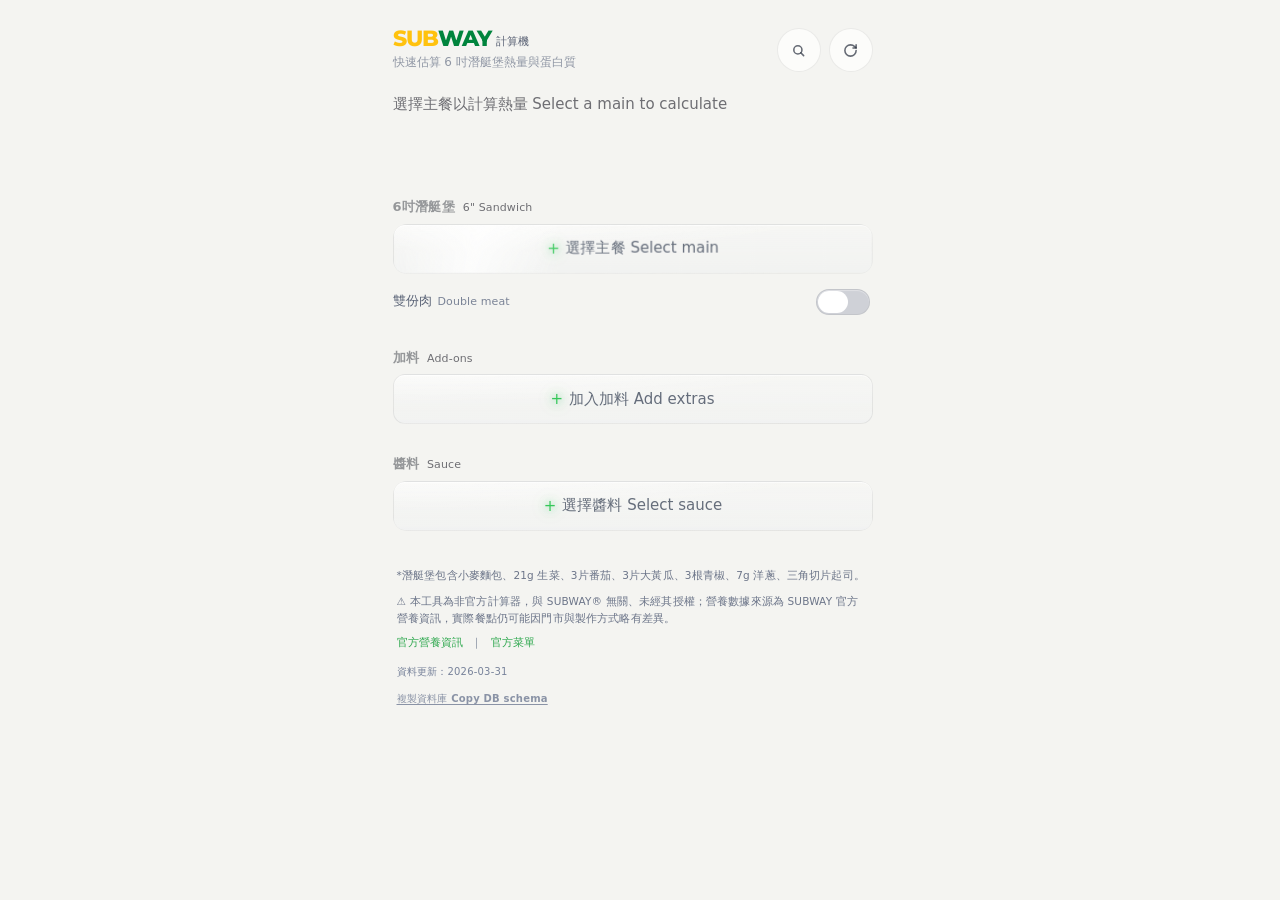
==== index.html @ 286f60ac "Add footer button to copy nutrition DB schema as JSON Lets the data be periodically exported and pas" ====
<!DOCTYPE html>
<html lang="zh-Hant">
<head>

<meta charset="UTF-8">
<meta name="viewport" content="width=device-width, initial-scale=1, viewport-fit=cover">
<title>Subway calculator</title>
<meta name="description" content="快速估算 6 吋 Subway 潛艇堡熱量與蛋白質的非官方計算器。">

<link rel="icon" href="./favicon.png" type="image/png" />
<link rel="apple-touch-icon" href="./icon-pwa.png" />

<link href="https://fonts.googleapis.com/css2?family=Montserrat:wght@600;700;800&display=swap" rel="stylesheet">
<link rel="stylesheet" href="styles.css?v=20260810">
</head>

<body>

<main class="app-shell">
<header class="app-header">
  <div>
    <h1 class="logo">
      <span class="sub">SUB</span><span class="way">WAY</span>
      <span class="title-sub">計算機</span>
    </h1>
    <p class="app-tagline">快速估算 6 吋潛艇堡熱量與蛋白質</p>
  </div>
  <div class="top-actions">
    <button type="button" class="icon-symbol-btn" id="historyBtn" aria-label="歷史紀錄 History" title="歷史紀錄 History" onclick="openHistory()" style="display:none;">
      <svg class="icon-symbol-btn__icon" viewBox="0 0 24 24" fill="none" stroke="currentColor" stroke-width="2.5" stroke-linecap="round" stroke-linejoin="round" aria-hidden="true">
        <path d="M3 12a9 9 0 1 0 3-6.7L3 8"/>
        <path d="M3 3v5h5"/>
        <path d="M12 7.5V12l3 1.8"/>
      </svg>
    </button>
    <button type="button" class="icon-symbol-btn" aria-label="搜尋 Search" title="搜尋 Search" onclick="openQuickSearch()">
      <svg class="icon-symbol-btn__icon" viewBox="0 0 24 24" fill="none" stroke="currentColor" stroke-width="2.5" stroke-linecap="round" stroke-linejoin="round" aria-hidden="true">
        <circle cx="11" cy="11" r="6.5"/>
        <line x1="15.7" y1="15.7" x2="20.2" y2="20.2"/>
      </svg>
    </button>
    <button type="button" class="reset-btn" aria-label="重設 Reset" title="重設 Reset" onclick="resetAll()">
      <svg class="reset-btn__icon" viewBox="0 0 24 24" fill="none" stroke="currentColor" stroke-width="2.5" stroke-linecap="round" stroke-linejoin="round" aria-hidden="true">
        <path d="M21 12a9 9 0 1 1-9-9c2.52 0 4.93 1 6.74 2.74L21 8"/>
        <path d="M21 3v5h-5"/>
      </svg>
    </button>
  </div>
</header>

<div class="hero-result" id="heroResult">
  <div class="hero-empty-state" id="heroEmptyState">選擇主餐以計算熱量 Select a main to calculate</div>
  <div class="hero-stats" id="heroStats" style="display:none;">
    <div class="hero-numbers" aria-live="polite" aria-atomic="true">
      <div class="hero-cal-row">
        <span class="hero-cal-val" id="heroCalVal">0</span><span class="hero-cal-unit">kcal</span>
      </div>
      <div class="hero-protein-row">
        <span class="hero-protein-val" id="heroProVal">0</span><span class="hero-protein-label">g 蛋白質</span><span class="hero-efficiency" id="heroEfficiency"></span>
      </div>
    </div>
    <div class="hero-actions">
      <button id="copyShareBtn" class="hero-action-btn hero-action-btn--primary" type="button" aria-label="複製結果 Copy result" title="複製結果 Copy result" onclick="copyResultSummary()">
        <svg class="hero-btn-icon" viewBox="0 0 24 24" fill="none" aria-hidden="true">
          <rect x="9" y="9" width="10" height="10" rx="2" stroke="currentColor" stroke-width="2" stroke-linecap="round" stroke-linejoin="round"/>
          <path d="M5 15V5a2 2 0 0 1 2-2h10" stroke="currentColor" stroke-width="2" stroke-linecap="round"/>
        </svg>
      </button>
      <button id="saveComboBtn" class="hero-action-btn result-save-btn" type="button" aria-label="收藏 Save" title="收藏 Save" onclick="saveCurrentComboFromResult()">
        <svg class="hero-btn-icon" viewBox="0 0 24 24" fill="none" aria-hidden="true">
          <path class="hero-heart-path" stroke="currentColor" stroke-width="2" stroke-linecap="round" stroke-linejoin="round" d="M12 21.35l-1.45-1.32C5.4 15.36 2 12.28 2 8.5 2 5.42 4.42 3 7.5 3c1.74 0 3.41.81 4.5 2.09C13.09 3.81 14.76 3 16.5 3 19.58 3 22 5.42 22 8.5c0 3.78-3.4 6.86-8.55 11.54L12 21.35z"/>
        </svg>
      </button>
    </div>
  </div>
</div>

<div class="builder-panel">

<!-- 主餐 -->
<section class="option-section option-section-main">
<div class="section-head section-head-main">
<div class="section-head-inline">
  <span class="section-title">6吋潛艇堡</span>
  <span class="section-subtitle section-subtitle-inline">6" Sandwich</span>
</div>
</div>
<div id="mainPickerRow" class="section-picker-top">
  <div id="mainPicker" class="picker-field picker-field--placeholder picker-field--plus" role="button" tabindex="0" onclick="openMainPicker()">
    選擇主餐 Select main
  </div>
</div>
<select id="main" onchange="calc()" style="display:none;"></select>
<div class="section-toggle-wrap section-toggle-under">
  <span class="double-meat-label">雙份肉 <span>Double meat</span></span>
  <input type="checkbox" id="double" onchange="calc()"
    onclick="event.stopPropagation()"
    ontouchstart="event.stopPropagation()">
</div>
</section>

<!-- 加料 -->
<section class="option-section">
<div class="section-head section-head-main">
  <div class="section-head-inline">
    <span class="section-title">加料</span>
    <span id="addonLabel" class="section-subtitle section-subtitle-inline">Add-ons</span>
  </div>
</div>
<div id="addonList" style="min-height:0;"></div>
<div id="addonEmptyPicker" class="picker-field picker-field--placeholder picker-field--plus section-picker-top" role="button" tabindex="0" onclick="openAddonPicker(addonActiveGroup)">
  加入加料 Add extras
</div>
<div id="addonSwipeHint" class="swipe-hint" style="display:none;">左滑刪除 Swipe to delete</div>
</section>

<!-- 醬料 -->
<section class="option-section">
<div class="section-head section-head-main">
  <div class="section-head-inline">
    <span class="section-title">醬料</span>
    <span class="section-subtitle section-subtitle-inline">Sauce</span>
  </div>
</div>
<div id="sauce1Row" class="section-picker-top">
  <div id="sauce1Picker" class="picker-field picker-field-fill picker-field--placeholder picker-field--plus" role="button" tabindex="0" onclick="openSauce1Picker()">
    選擇醬料 Select sauce
  </div>
  <span class="sauce-row-kcal" data-role="sauce-kcal" hidden><span data-role="sauce-kcal-num">0</span> kcal<span class="sauce-half-badge" data-role="sauce-half-badge" hidden>½</span></span>
</div>
<input type="hidden" id="sauce1" value="">
  <div id="sauce2EmptyPicker" class="picker-field picker-field--placeholder picker-field--plus stack-gap" role="button" tabindex="0" onclick="addSauce2()" style="display:none;">
    加第二種醬 Add second sauce
  </div>
  <div id="sauce2List" class="stack-gap"></div>
  <div id="sauceSwipeHint" class="swipe-hint" style="display:none;">左滑刪除 Swipe to delete</div>
</section>

<div id="disclaimerDetail" class="footer-detail footer-detail-static">
  <p class="footer-line">*潛艇堡包含小麥麵包、21g 生菜、3片番茄、3片大黃瓜、3根青椒、7g 洋蔥、三角切片起司。</p>
  <p class="footer-line">⚠️ 本工具為非官方計算器，與 SUBWAY® 無關、未經其授權；營養數據來源為 SUBWAY 官方營養資訊，實際餐點仍可能因門市與製作方式略有差異。</p>
  <p class="footer-links">
    <a href="https://subway.com.tw/GoWeb2/include/meals-nutrition.html" target="_blank" rel="noopener noreferrer" class="footer-inline-link">官方營養資訊</a>
    <span class="footer-link-sep">｜</span>
    <a href="https://subway.com.tw/GoWeb2/include/index.php?Page=1&Cate02=%E6%BD%9B%E8%89%87%E5%A0%A1" target="_blank" rel="noopener noreferrer" class="footer-inline-link">官方菜單</a>
  </p>
  <p class="footer-version">資料更新：2026-03-31</p>
  <button type="button" id="exportDbBtn" class="footer-export-btn" onclick="copyDatabaseSchema()">複製資料庫 Copy DB schema</button>
</div>
</div>

<!-- 結果 -->
<div class="result" id="result" aria-live="polite"></div>
</main>

<div id="addonModal" class="sheet-modal" role="dialog" aria-modal="true" aria-labelledby="addonModalTitle">
  <div class="sheet-panel" tabindex="-1">
    <div class="sheet-grabber-wrap" aria-hidden="true"><div class="sheet-grabber"></div></div>
    <div id="addonModalTitle" class="modal-panel-title">選擇加料 Select Add-ons</div>
    <div id="addonCategoriesWrapper" class="modal-categories-wrapper">
      <div id="addonModalCategories" class="modal-categories"></div>
    </div>
    <input id="addonSearch" class="modal-search-input" type="text" placeholder="Search" autocomplete="off" oninput="renderAddonItems(addonActiveGroup)">
    <div id="addonItems" class="modal-items"></div>
  </div>
</div>
<div id="mainModal" class="sheet-modal" role="dialog" aria-modal="true" aria-labelledby="mainModalTitle">
  <div class="sheet-panel" tabindex="-1">
    <div class="sheet-grabber-wrap" aria-hidden="true"><div class="sheet-grabber"></div></div>
    <div id="mainModalTitle" class="modal-panel-title">選擇主餐 Select Main</div>
    <div id="mainCategoriesWrapper" class="modal-categories-wrapper">
      <div id="mainModalCategories" class="modal-categories"></div>
    </div>
    <input id="mainSearch" class="modal-search-input" type="text" placeholder="Search" autocomplete="off" oninput="renderMainItems(mainActiveGroup)">
    <div id="mainItems" class="modal-items"></div>
  </div>
</div>
<div id="sauceModal" class="sheet-modal" role="dialog" aria-modal="true" aria-labelledby="sauceModalTitle">
  <div class="sheet-panel" tabindex="-1">
    <div class="sheet-grabber-wrap" aria-hidden="true"><div class="sheet-grabber"></div></div>
    <div id="sauceModalTitle" class="modal-panel-title">選擇醬料 Select Sauce</div>
    <div id="sauceItems" class="modal-items"></div>
  </div>
</div>
<div id="historyModal" class="sheet-modal" role="dialog" aria-modal="true" aria-labelledby="historyModalTitle">
  <div class="sheet-panel" tabindex="-1">
    <div class="sheet-grabber-wrap" aria-hidden="true"><div class="sheet-grabber"></div></div>
    <div class="modal-head-row">
      <div id="historyModalTitle" class="modal-panel-title">歷史紀錄 History</div>
      <button type="button" id="historyClearBtn" class="modal-clear-btn" onclick="clearHistory()">清除 Clear</button>
    </div>
    <div id="historyItems" class="modal-items"></div>
  </div>
</div>
<div id="quickSearchModal" class="sheet-modal" role="dialog" aria-modal="true" aria-labelledby="quickSearchModalTitle">
  <div class="sheet-panel" tabindex="-1">
    <div class="sheet-grabber-wrap" aria-hidden="true"><div class="sheet-grabber"></div></div>
    <div id="quickSearchModalTitle" class="modal-panel-title">快速搜尋 Quick Search</div>
    <input id="quickSearchInput" class="modal-search-input" type="text" placeholder="Search" autocomplete="off" oninput="renderQuickSearchItems()">
    <div id="quickSearchItems" class="modal-items"></div>
  </div>
</div>
<script src="app.js?v=20260810"></script>
</body>
</html>
---- styles.css ----
:root {
  --subway-green-light: #34C759;
  --accent-purple: #6a0dad;
  --ios-green-btn: #34C759;
  --ios-green-on: #f3fff7;
  --kcal-muted: #8E8E93;
  --glass-bg: rgba(246,247,249,0.84);
  --glass-border: rgba(203,206,213,0.62);
  --glass-highlight: rgba(255,255,255,0.62);
  --glass-shadow: 0 18px 34px rgba(34,36,42,0.16);
  --glass-blur: 16px;
  --glass-sat: 135%;
  /* 8pt spacing scale */
  --space-1: 4px;
  --space-2: 8px;
  --space-3: 12px;
  --space-4: 16px;
  --space-5: 20px;
  --space-6: 24px;
  --page-bg: #F4F4F1;
  --html-bg: #F4F4F1;
  --result-surface: #FFFFFF;
  --result-text: #1C1C1E;
  --result-border: rgba(60, 60, 67, 0.14);
  --result-shadow: 0 8px 32px rgba(0, 0, 0, 0.12), 0 2px 8px rgba(0, 0, 0, 0.06);
  --result-muted: #6E6E73;
  --result-chevron: rgba(60, 60, 67, 0.42);
  --result-chevron-hover: rgba(28, 28, 30, 0.72);
  --result-row-active: rgba(0, 0, 0, 0.05);
  --result-breakdown: #8E8E93;
  --ease-spring: cubic-bezier(0.32, 0.72, 0.22, 1);
  --ease-out-soft: cubic-bezier(0.22, 0.61, 0.36, 1);
  --motion-fast: 0.18s;
  --motion-med: 0.32s;
  --motion-slow: 0.42s;
}

html {
  /* iOS Dynamic Type: 1rem tracks the user's system text size on Apple
     devices; other browsers ignore this declaration and keep the 16px base. */
  font: -apple-system-body;
  background: var(--html-bg);
  overflow-x: hidden;
  /* Keep the scrollbar gutter when modal-open locks scrolling, so the page
     doesn't shift horizontally on browsers with classic scrollbars. */
  scrollbar-gutter: stable;
  overscroll-behavior-y: contain;
}

/* html is the page scroller (overflow-x:hidden above stops body overflow
   from propagating to the viewport), so the scroll lock must live here. */
html.modal-open {
  overflow: hidden;
}

body {
  font-family: -apple-system, BlinkMacSystemFont, "SF Pro Text", "SF Pro Display", system-ui, sans-serif;
  background: var(--page-bg);
  margin: 0;
  color: #1C1C1E;
  line-height: 1.45;
  -webkit-overflow-scrolling: touch;
  touch-action: manipulation;
  overscroll-behavior-y: contain;
  min-height: 100vh;
  padding: max(var(--space-4), env(safe-area-inset-top)) var(--space-4) calc(var(--space-5) + env(safe-area-inset-bottom));
  overflow-x: hidden;
}

body.modal-open {
  overflow: hidden;
}

.logo {
  font-family: 'Montserrat', -apple-system, BlinkMacSystemFont, system-ui;
  font-weight: 800;
  letter-spacing: 0.5px;
  display: flex;
  align-items: baseline;
  -webkit-font-smoothing: antialiased;
  margin: 0;
  font-size: clamp(1.125rem, 5.5vw, 1.375rem);
  line-height: 1;
}

.logo .sub {
  color: #FFC20E;
  letter-spacing: -0.045em;
}

.logo .way {
  color: #00843D;
  letter-spacing: -0.045em;
}

.logo .title-sub {
  color: #596174;
  letter-spacing: 0;
  font-weight: 500;
  transform: translateY(-1px);
  margin-left: 5px;
  font-size: 0.6875rem;
}

.top-actions {
  top: calc(6px + env(safe-area-inset-top));
  right: 14px;
  z-index: 1200;
  display: flex;
  margin: 0;
  /* Keep the fade transition on the base rule — if it only lives in the
     modal-open rule, closing a sheet snaps the buttons back instantly. */
  transition: opacity var(--motion-fast) ease;
}

.icon-symbol-btn {
  border: none;
  background: transparent;
  box-shadow: none;
  border-radius: 0;
  width: auto;
  height: auto;
  min-width: 44px;
  min-height: 44px;
  padding: 0 2px;
  color: #656a73;
  font-weight: 420;
  display: inline-flex;
  align-items: center;
  justify-content: center;
  transition: color 0.16s ease, transform 0.16s ease, opacity 0.16s ease;
}

.icon-symbol-btn:hover {
  color: #4f545f;
  transform: translateY(-1px);
  filter: none;
}

.icon-symbol-btn:active {
  transform: translateY(0);
}

.reset-btn {
  width: 44px;
  height: 44px;
  padding: 0;
  border-radius: 999px;
  border: 1px solid rgba(0,0,0,0.07);
  background: #fcfcfa;
  color: rgba(43,50,64,0.72);
  font-size: 0;
  line-height: 0;
  display: inline-flex;
  align-items: center;
  justify-content: center;
  box-shadow: none;
  backdrop-filter: none;
  -webkit-backdrop-filter: none;
  transition: transform 0.2s ease, color 0.2s ease, border-color 0.2s ease, background 0.2s ease, box-shadow 0.2s ease;
}

.icon-symbol-btn__icon,
.reset-btn__icon {
  flex-shrink: 0;
  display: block;
  pointer-events: none;
  width: 15px;
  height: 15px;
}

.reset-btn:hover {
  color: #ffffff;
  background: rgba(121,126,136,0.5);
}

.reset-btn:active {
  background: rgba(109,115,126,0.56);
}

.reset-btn.animating {
  animation: resetBtnSpin 0.38s cubic-bezier(.22,.61,.36,1);
}


.card {
  background: var(--glass-bg);
  border-radius: 28px;
  padding: 20px 18px;
  margin-bottom: 20px;
  box-shadow: var(--glass-shadow), inset 0 1px 0 rgba(255,255,255,0.58);
  border: none;
  position: relative;
  z-index: 0;
  transition: 0.15s ease;
  backdrop-filter: blur(var(--glass-blur)) saturate(var(--glass-sat));
  -webkit-backdrop-filter: blur(var(--glass-blur)) saturate(var(--glass-sat));
}

.card::before {
  content: "";
  position: absolute;
  inset: 1px;
  border-radius: 28px;
  pointer-events: none;
  background: linear-gradient(180deg, var(--glass-highlight) 0%, rgba(255,255,255,0.14) 50%, rgba(255,255,255,0) 100%);
  opacity: 0.86;
}

/* Lean sections: title outside, only picker rows visible */
.option-section {
  margin-bottom: 20px;
}

.option-section-main {
  margin-bottom: 14px;
}


.section-head-main {
  display: flex;
  justify-content: space-between;
  align-items: center;
}

.section-head-inline {
  display: flex;
  align-items: baseline;
  gap: 8px;
  min-width: 0;
  flex-wrap: wrap;
  row-gap: var(--space-1);
  column-gap: var(--space-2);
}

.section-toggle-wrap {
  display: flex;
  align-items: center;
  gap: 8px;
  line-height: 1;
}


.section-picker-top {
  margin-top: var(--space-2);
  position: relative;
}

.swipe-row.row-enter {
  animation: rowEnterPop 0.28s cubic-bezier(.2,.7,.2,1);
}

@keyframes rowEnterPop {
  0% {
    opacity: 0;
    transform: translateY(8px) scale(0.986);
  }
  65% {
    opacity: 1;
    transform: translateY(-1px) scale(1.003);
  }
  100% {
    opacity: 1;
    transform: translateY(0) scale(1);
  }
}

/* 06 Sauce split — kcal readout overlaid on the right edge of a sauce row */
.sauce-row-kcal {
  position: absolute;
  right: 14px;
  top: 50%;
  transform: translateY(-50%);
  font-size: 0.75rem;
  color: #8E8E93;
  font-variant-numeric: tabular-nums;
  display: flex;
  align-items: center;
  gap: 5px;
  pointer-events: none;
}

.sauce-row-kcal[hidden] {
  display: none;
}

.sauce-half-badge {
  display: inline-flex;
  align-items: center;
  justify-content: center;
  min-width: 22px;
  height: 22px;
  border-radius: 999px;
  background: rgba(52,199,89,0.12);
  border: 1px solid rgba(52,199,89,0.3);
  color: #1f8f44;
  font-size: 0.6875rem;
  font-weight: 700;
}

.sauce-half-badge[hidden] {
  display: none;
}

.section-title {
  color: rgba(47,51,60,0.92);
  line-height: 1.26;
  font-size: 0.8125rem;
  font-weight: 600;
  opacity: 0.52;
  letter-spacing: 0.02em;
  text-transform: uppercase;
}

.section-subtitle {
  color: var(--result-muted);
  font-size: 0.6875rem;
  font-weight: 400;
  line-height: 1.34;
  letter-spacing: 0.01em;
}

.section-subtitle-inline {
  white-space: nowrap;
}

label {
  font-size: 1.0625rem;
  font-weight: 600;
  margin-bottom: 6px;
  color: #1c1c1e;
  display: flex;
  align-items: center;
}

select {
  width: 100%;
  margin-top: 12px;
  padding: 14px;
  border-radius: 28px;
  border: 1px solid #e5e5ea;
  background: #f9f9f9;
  color: #000;
  font-size: 1.0625rem;
  line-height: 1.4;
  min-height: 48px;
  appearance: none;
  -webkit-appearance: none;
  position: relative;
  z-index: 1;
  font-weight: 400;
  transition: all 0.15s ease;
  cursor: pointer;
  transform-origin: center;
  -webkit-tap-highlight-color: transparent;
  background-image: url("data:image/svg+xml;utf8,<svg fill='%238e8e93' height='20' viewBox='0 0 20 20' width='20' xmlns='http://www.w3.org/2000/svg'><path d='M5 7l5 5 5-5z'/></svg>");
  background-repeat: no-repeat;
  background-position: right 12px center;
  background-size: 16px;
}
select option {
  font-size: 1.0625rem;
}

select:hover {
  background-color: #fff;
  border-color: #d1d1d6;
}
select:active {
  background: #fff;
}

button:hover {
  filter: brightness(1.05);
}
button:active {
  filter: brightness(0.95);
  transition: none;
}

button:focus-visible,
.picker-field:focus-visible {
  outline: 3px solid rgba(52,199,89,0.38);
  outline-offset: 3px;
}

select:focus {
  outline: none;
  border-color: var(--ios-green-btn);
  box-shadow: 0 0 0 2px rgba(47,168,79,0.22);
}

select:focus-visible {
  box-shadow: 0 0 0 2px rgba(47,168,79,0.22);
}

.picker-field {
  color: rgba(40,49,63,0.92);
  font-size: 1.0625rem;
  line-height: 1.3;
  display: flex;
  align-items: center;
  cursor: pointer;
  position: relative;
  overflow: hidden;
  -webkit-tap-highlight-color: transparent;
}

.picker-field:active {
  transform: scale(0.986);
}

.picker-field:not(.picker-field--plus) {
  padding-right: 12px;
}

.picker-field:not(.picker-field--plus)::after {
  content: none;
}

.picker-field-with-minus::after {
  content: none !important;
}

.picker-field::before {
  content: none;
}

.picker-field-fill {
  flex: 1;
}

.picker-field--placeholder {
  color: rgba(123,131,146,0.9);
}

.picker-field--plus {
  justify-content: center;
  text-align: center;
  letter-spacing: 0;
}

.picker-bilingual {
  flex: 1;
  min-width: 0;
  overflow: hidden;
  text-overflow: ellipsis;
  white-space: nowrap;
  line-height: 1.28;
}

.picker-zh-inline {
  line-height: 1.28;
  letter-spacing: 0.005em;
}

.picker-en-inline {
  color: rgba(94,103,119,0.88);
  font-size: 0.82em;
  letter-spacing: 0.01em;
  line-height: 1.28;
  white-space: nowrap;
}

.picker-field.picker-field--plus {
  background:
    linear-gradient(180deg, rgba(255,255,255,0.26) 0%, rgba(230,236,245,0.16) 100%),
    radial-gradient(125% 125% at 8% -20%, rgba(255,255,255,0.68) 0%, rgba(255,255,255,0) 62%);
  box-shadow: inset 0 1px 0 rgba(255,255,255,0.62);
}

.modal-search-input {
  width: 100%;
  max-width: 100%;
  box-sizing: border-box;
  margin: var(--space-2) 0 var(--space-3);
  padding: 10px 12px 10px 44px;
  border: 1px solid rgba(170,174,182,0.56);
  background-color: transparent;
  background-image: url("data:image/svg+xml;utf8,<svg xmlns='http://www.w3.org/2000/svg' viewBox='0 0 24 24'><circle cx='11' cy='11' r='6.5' stroke='%236a6f78' stroke-width='2.8' fill='none'/><line x1='15.7' y1='15.7' x2='20.2' y2='20.2' stroke='%236a6f78' stroke-width='2.8' stroke-linecap='round'/></svg>");
  background-repeat: no-repeat;
  background-position: 12px center;
  background-size: 18px 18px;
  color: #232933;
  font-size: 1rem;
  outline: none;
  backdrop-filter: blur(12px) saturate(130%);
  -webkit-backdrop-filter: blur(12px) saturate(130%);
}

.modal-search-input:focus,
.modal-search-input:focus-visible {
  outline: none;
  border-color: rgba(120,126,138,0.62);
  background-color: rgba(35,41,51,0.07);
  box-shadow: inset 0 0 0 1px rgba(35,41,51,0.1);
}

.modal-item-title {
  font-weight: 500;
  line-height: 1.3;
  letter-spacing: 0.005em;
}

.modal-item-title.modal-title-break {
  display: flex;
  flex-direction: column;
  align-items: flex-start;
  gap: 2px;
}

.modal-zh-inline {
  color: inherit;
  line-height: 1.28;
}

.modal-panel-title {
  font-size: 1rem;
  font-weight: 650;
  line-height: 1.3;
  margin-bottom: 8px;
  color: rgba(98,104,116,0.9);
}

.modal-head-row {
  display: flex;
  align-items: baseline;
  justify-content: space-between;
  gap: 10px;
}

.modal-clear-btn {
  flex: none;
  border: none;
  background: transparent;
  color: #8a93a6;
  font-size: 0.8125rem;
  font-weight: 600;
  padding: 2px 4px;
  margin-bottom: 8px;
  cursor: pointer;
  -webkit-tap-highlight-color: transparent;
}

.modal-clear-btn:active {
  opacity: 0.55;
}

.history-item-extras {
  margin-top: 3px;
  font-size: 0.75rem;
  line-height: 1.35;
  color: #8a93a6;
  font-weight: 400;
}

.modal-en-inline {
  color: inherit;
  margin-left: 4px;
  font-size: 0.88em;
  letter-spacing: 0;
  line-height: 1.3;
  display: inline-block;
  transform: translateY(0.5px);
}

.modal-en-break {
  display: block;
  color: inherit;
  font-size: 0.88em;
  line-height: 1.3;
  letter-spacing: 0.01em;
  margin-top: 2px;
}

.item-protein {
  font-size: 0.6875rem;
  color: var(--kcal-muted);
  display: inline;
}

.item-efficiency {
  font-size: 0.6875rem;
  color: var(--kcal-muted);
  display: block;
}

.modal-recent-hint {
  font-size: 0.625rem;
  color: #74809a;
  padding: 6px 12px 6px;
  letter-spacing: 0.2px;
  line-height: 1;
}

.modal-recent-shortcuts {
  padding: 4px 12px 10px;
  border-bottom: 1px solid #e7e8ed;
  margin-bottom: 2px;
}

.modal-recent-row {
  display: flex;
  gap: 8px;
  overflow-x: auto;
  padding-bottom: 2px;
  scrollbar-width: none;
  -ms-overflow-style: none;
}

.modal-recent-row::-webkit-scrollbar {
  display: none;
}

.modal-recent-btn {
  border: 1px solid rgba(47,168,79,0.35);
  background: rgba(47,168,79,0.1);
  color: #1f8f44;
  border-radius: 999px;
  font-size: 0.75rem;
  font-weight: 600;
  padding: 6px 10px;
  white-space: nowrap;
  min-height: 34px;
}

.swipe-hint {
  font-size: 0.6875rem;
  color: #768198;
  margin-top: var(--space-2);
  margin-bottom: var(--space-1);
}

.picker-field-with-minus {
  padding-right: 12px;
  transition: transform 0.2s ease;
}

.picker-select-flash {
  animation: pickerSelectFlash 0.26s cubic-bezier(.22,.61,.36,1);
}

.picker-soft-appear {
  animation: pickerSoftAppear 0.24s cubic-bezier(.22,.61,.36,1);
}

@keyframes pickerSelectFlash {
  0% {
    transform: scale(1);
    box-shadow: 0 0 0 0 rgba(95,211,125,0);
  }
  45% {
    transform: scale(0.995);
    box-shadow: 0 0 0 3px rgba(95,211,125,0.16);
  }
  100% {
    transform: scale(1);
    box-shadow: 0 0 0 0 rgba(95,211,125,0);
  }
}

@keyframes pickerSoftAppear {
  0% {
    opacity: 0;
    transform: translateY(6px) scale(0.995);
  }
  100% {
    opacity: 1;
    transform: translateY(0) scale(1);
  }
}

/* Peek animation: hint at swipe-to-delete on first item */
@keyframes swipePeek {
  0%   { transform: translateX(0); }
  18%  { transform: translateX(-62px); }
  62%  { transform: translateX(-62px); }
  82%  { transform: translateX(4px); }
  100% { transform: translateX(0); }
}
.swipe-row.peek-hint .picker-field {
  animation: swipePeek 0.9s cubic-bezier(.36,.07,.19,.97) 0.55s both;
  pointer-events: none;
}
.swipe-row.peek-hint .swipe-clear-btn {
  opacity: 1 !important;
  pointer-events: none;
}

.swipe-row.removing {
  pointer-events: none;
  will-change: transform, opacity;
  animation: rowDeleteOut 0.34s cubic-bezier(.20,.72,.28,1) forwards;
}

.swipe-row.removing .picker-field {
  opacity: 0.9;
  will-change: transform, opacity, filter;
  animation: deletePopField 0.34s cubic-bezier(.20,.72,.28,1) forwards;
}

.swipe-row.removing .swipe-clear-btn {
  opacity: 0;
  transition: opacity 0.18s ease;
}

.swipe-row {
  position: relative;
  overflow: hidden;
  border-radius: 14px;
  isolation: isolate;
}

.swipe-row .picker-field {
  width: 100%;
  box-sizing: border-box;
  transition: transform 0.22s cubic-bezier(.22,.61,.36,1);
  touch-action: pan-y;
  position: relative;
  z-index: 2;
  will-change: transform;
}

.swipe-row.swipe-dragging .picker-field {
  transition: none;
}

body.swipe-dragging {
  user-select: none;
  -webkit-user-select: none;
  cursor: grabbing;
}

.swipe-clear-btn {
  position: absolute;
  right: 0;
  top: 0;
  bottom: 0;
  left: 0;
  /* Reveal slides the full-width button in from the right via --swipeShift
     (compositor-only transform) instead of animating width, which would
     force layout on every drag frame. The label counter-translates so it
     stays pinned at the row's right edge. */
  transform: translateX(var(--swipeShift, 100%));
  height: auto;
  border: 1px solid rgba(255,255,255,0.44);
  background:
    linear-gradient(180deg, rgba(255,255,255,0.28) 0%, rgba(230,236,245,0.18) 100%),
    radial-gradient(120% 120% at 8% -20%, rgba(255,255,255,0.7) 0%, rgba(255,255,255,0) 62%);
  box-shadow: inset 0 1px 0 rgba(255,255,255,0.62);
  font-size: 0.9375rem;
  font-weight: 600;
  letter-spacing: 0.01em;
  backdrop-filter: blur(22px) saturate(146%);
  -webkit-backdrop-filter: blur(22px) saturate(146%);
  opacity: 0;
  pointer-events: none;
  transition: opacity 0.18s ease, transform 0.08s ease, padding-left 0.14s ease,
              background 0.16s ease, border-radius 0.14s ease;
  z-index: 1;
  overflow: hidden;
  white-space: nowrap;
  display: inline-flex;
  align-items: center;
  justify-content: flex-end;
  padding: 0 16px;
  --clearLabelOpacity: 0;
  color: rgba(199,58,51,var(--clearLabelOpacity));
  min-height: 44px;
  border-radius: 14px;
}

.swipe-clear-label {
  display: inline-flex;
  align-items: center;
  transform: translateX(calc(-1 * var(--swipeShift, 0px)));
  transition: transform 0.08s ease;
  will-change: transform;
}

/* Commit state: full row width, label left-aligned, intense red */
.swipe-clear-btn.swipe-commit {
  justify-content: flex-start;
  padding-left: 22px;
  border-radius: 16px;
  background: linear-gradient(135deg, #e03428 0%, #c73a33 100%);
  border-color: rgba(255,120,100,0.4);
  box-shadow: inset 0 1px 0 rgba(255,200,190,0.3), 0 2px 12px rgba(199,58,51,0.35);
  --clearLabelOpacity: 1;
  color: #fff;
}

.swipe-row.swipe-dragging .swipe-clear-btn,
.swipe-row.swipe-dragging .swipe-clear-label {
  transition: none;
}

.swipe-row.swiped .swipe-clear-btn {
  opacity: 1;
  pointer-events: auto;
}

.swipe-row:not(.has-swipe-value) .swipe-clear-btn {
  opacity: 0 !important;
  pointer-events: none !important;
  --swipeShift: 100% !important;
}

@media (hover: hover) and (pointer: fine) {
  .swipe-hint {
    display: none !important;
  }
}

@keyframes rowDeleteOut {
  0% {
    opacity: 1;
    transform: translateX(0) scale(1);
  }
  35% {
    opacity: 0.92;
    transform: translateX(-16px) scale(0.998);
  }
  100% {
    opacity: 0;
    transform: translateX(-72px) scale(0.99);
  }
}

@keyframes deletePopField {
  0% {
    opacity: 1;
    transform: scale(1);
    filter: saturate(1);
  }
  45% {
    opacity: 0.78;
    transform: translateX(-8px) scale(0.998);
    filter: saturate(0.95);
  }
  100% {
    opacity: 0.38;
    transform: translateX(-14px) scale(0.995);
    filter: saturate(0.88);
  }
}

#addonList .addon-row .picker-field {
  margin-top: 0;
  font-weight: 400;
}

.footer-detail {
  font-size: 0.65625rem;
  color: #6c7589;
  line-height: 1.68;
  letter-spacing: 0.15px;
  margin-top: 8px;
}

.footer-detail-static {
  margin-top: 0;
  padding: var(--space-1) var(--space-1) 0;
  overflow-wrap: anywhere;
}

.footer-line,
.footer-links,
.footer-version {
  margin: 0;
}

.footer-version {
  font-size: 0.625rem;
  color: #77829a;
  letter-spacing: 0.2px;
}

.footer-line {
  font-weight: 520;
}

.footer-line + .footer-line,
.footer-line + .footer-links {
  margin-top: 8px;
}

.footer-links {
  display: flex;
  align-items: center;
  gap: 8px;
  flex-wrap: wrap;
  line-height: 1.3;
}

.footer-links + .footer-version {
  margin-top: 14px;
}

.footer-link-sep {
  color: #7a8498;
  font-size: 0.6875rem;
}


.footer-inline-link {
  color: #2fa84f;
  text-decoration: none;
  font-weight: 580;
}

.footer-export-btn {
  display: block;
  margin-top: 10px;
  padding: 0;
  background: none;
  border: none;
  font: inherit;
  font-size: 0.625rem;
  font-weight: 580;
  letter-spacing: 0.2px;
  color: #8a93a6;
  text-decoration: underline;
  text-underline-offset: 2px;
  cursor: pointer;
}

.result {
  position: fixed;
  z-index: 9999;
  background: var(--result-surface);
  font-size: 1.125rem;
  font-weight: 600;
  color: var(--result-text);
  border: 1px solid var(--result-border);
  backdrop-filter: none;
  -webkit-backdrop-filter: none;
  overflow: hidden;
  opacity: 0;
  visibility: hidden;
  pointer-events: none;
  transform: translateY(22px) translateZ(0);
  transition:
    opacity var(--motion-med) var(--ease-out-soft),
    transform var(--motion-slow) var(--ease-spring),
    box-shadow var(--motion-fast) ease,
    visibility 0s linear var(--motion-med);
}

.result.is-shown {
  opacity: 1;
  visibility: visible;
  pointer-events: auto;
  transform: translateY(0) translateZ(0);
  transition:
    opacity var(--motion-med) var(--ease-out-soft),
    transform var(--motion-slow) var(--ease-spring),
    box-shadow var(--motion-fast) ease,
    visibility 0s;
}

.result.pop {
  animation: resultPopIn 0.34s cubic-bezier(.22,.61,.36,1);
}

@keyframes resultPopIn {
  0% {
    transform: translateY(14px) scale(0.97);
    opacity: 0.45;
  }
  65% {
    transform: translateY(-3px) scale(1.01);
    opacity: 1;
  }
  100% {
    transform: translateY(0) scale(1);
    opacity: 1;
  }
}
button {
  -webkit-tap-highlight-color: transparent;
}


.result::before {
  /* removed decorative gradient overlay */
}

/* .result.update removed */

.result strong {
  font-size: inherit;
  color: #34C759;
}

.result-hero-stat {
  font-size: 1.625rem;
  line-height: 1.12;
  letter-spacing: -0.01em;
  color: #34C759;
  font-weight: 700;
  margin-top: 8px;
}

.result-hero-stat.stat-bump {
  animation: statBump 0.42s var(--ease-spring);
}

@keyframes statBump {
  0% { transform: scale(1); }
  35% { transform: scale(1.03); }
  100% { transform: scale(1); }
}


.result-save-btn:disabled {
  pointer-events: none;
  opacity: 0.32;
  cursor: default;
}

.result-summary-efficiency {
  color: var(--result-muted);
}

.modal-checkmark {
  color: var(--ios-green-btn);
  font-size: 0.875rem;
  font-weight: 800;
  min-width: 14px;
  text-align: center;
  flex: 0 0 14px;
}

.modal-item-meta-wrap {
  display: flex;
  align-items: center;
  justify-content: flex-end;
  gap: 8px;
  flex: 0 0 auto;
  min-width: 92px;
}

.modal-item-meta-wrap--efficiency {
  min-width: 112px;
}

.modal-item-kcal {
  font-size: 0.75rem;
  color: var(--kcal-muted);
  white-space: nowrap;
  text-align: right;
  line-height: 1.2;
}

.modal-item-kcal--efficiency {
  white-space: normal;
  line-height: 1.35;
}

.copy-toast {
  position: fixed;
  left: 50%;
  bottom: calc(110px + env(safe-area-inset-bottom));
  transform: translateX(-50%) translateY(8px);
  background: rgba(28,30,36,0.92);
  color: #f7f8fb;
  padding: 8px 12px;
  border-radius: 10px;
  font-size: 0.75rem;
  font-weight: 600;
  opacity: 0;
  pointer-events: none;
  transition: opacity 0.16s ease, transform 0.16s ease;
  z-index: 11000;
}

#mainModal,
#addonModal,
#sauceModal,
#quickSearchModal {
  background: rgba(0,0,0,0.3) !important;
  backdrop-filter: none;
  -webkit-backdrop-filter: none;
}

#mainModal > div,
#addonModal > div,
#sauceModal > div,
#quickSearchModal > div {
  background: rgba(248,248,246,0.97) !important;
  color: #1C1C1E !important;
  border: 1px solid rgba(0,0,0,0.07) !important;
  border-bottom: none !important;
  backdrop-filter: none !important;
  -webkit-backdrop-filter: none !important;
}

#mainCategoriesWrapper,
#addonCategoriesWrapper {
  background: transparent !important;
}

#mainItems > div,
#addonItems > div,
#sauceItems > div,
#quickSearchItems > div {
  border-bottom: 1px solid rgba(0,0,0,0.07) !important;
}

#mainItems,
#addonItems,
#sauceItems,
#quickSearchItems {
  overflow-x: hidden !important;
}

.copy-toast.show {
  opacity: 1;
  transform: translateX(-50%) translateY(0);
  animation: toastIn 0.36s var(--ease-spring);
}

@keyframes toastIn {
  0% {
    opacity: 0;
    transform: translateX(-50%) translateY(10px) scale(0.96);
  }
  100% {
    opacity: 1;
    transform: translateX(-50%) translateY(0) scale(1);
  }
}

body.resetting .card {
  animation: resetCardBounce 0.34s cubic-bezier(.22,.61,.36,1);
}

body.resetting .option-section {
  animation: resetCardBounce 0.34s cubic-bezier(.22,.61,.36,1);
}

@keyframes resetCardBounce {
  0% { transform: translateY(0) scale(1); opacity: 1; }
  45% { transform: translateY(6px) scale(0.992); opacity: 0.88; }
  100% { transform: translateY(0) scale(1); opacity: 1; }
}

@keyframes resetBtnSpin {
  0% { transform: rotate(0deg) scale(1); }
  45% { transform: rotate(-24deg) scale(0.95); }
  100% { transform: rotate(0deg) scale(1); }
}
/* iOS style switch */
input[type="checkbox"] {
  appearance: none;
  -webkit-appearance: none;
  width: 54px;
  height: 26px;
  background: #cfd1d7;
  border: 1px solid rgba(0,0,0,0.06);
  border-radius: 999px;
  overflow: hidden;
  position: relative;
  outline: none;
  cursor: pointer;
  transition: background 0.2s ease, border-color 0.2s ease, box-shadow 0.2s ease, transform 0.18s ease;
  box-shadow: inset 0 1px 1px rgba(255,255,255,0.35);
}

input[type="checkbox"]::after {
  content: "";
  position: absolute;
  width: 30px;
  height: 22px;
  background: #fff;
  border-radius: 999px;
  top: 1px;
  left: 1px;
  transition: transform 0.24s cubic-bezier(.22,.61,.36,1), box-shadow 0.24s ease;
  box-shadow: none;
}

input[type="checkbox"]:checked {
  background: var(--ios-green-btn);
  animation: toggleTrackPop 0.22s cubic-bezier(.22,.61,.36,1);
}

input[type="checkbox"]:checked::after {
  transform: translateX(20px);
  box-shadow: none;
}

input[type="checkbox"]:active::after {
  transform: scale(1.04);
}

input[type="checkbox"]:checked:active::after {
  transform: translateX(20px) scale(1.04);
}

input[type="checkbox"]:active {
  transform: scale(0.985);
}

@keyframes toggleTrackPop {
  0% { transform: scale(1); }
  55% { transform: scale(1.03); }
  100% { transform: scale(1); }
}

#sauce2Container {
  opacity: 0;
  transform: translateY(-4px);
  transition: all 0.2s ease;
}
#sauce2Container.show {
  opacity: 1;
  transform: translateY(0);
}

@media (prefers-color-scheme: dark) {
  :root {
    --page-bg: #0b1119;
    --html-bg: #070a0f;
    --result-surface: #1C1C1E;
    --result-text: #F2F2F7;
    --result-border: rgba(255, 255, 255, 0.12);
    --result-shadow: none;
    --result-muted: #A5AFBF;
    --result-chevron: #A5AFBF;
    --result-chevron-hover: #C2CAD8;
    --result-row-active: rgba(255, 255, 255, 0.08);
    --result-breakdown: #9BA3B2;
  }

  html {
    background: var(--html-bg);
  }

  body {
    background:
      radial-gradient(circle at 72% 42%, rgba(85,144,105,0.28) 0%, rgba(85,144,105,0.14) 18%, rgba(85,144,105,0) 38%),
      radial-gradient(circle at 78% 92%, rgba(198,181,42,0.2) 0%, rgba(198,181,42,0.1) 16%, rgba(198,181,42,0) 34%),
      linear-gradient(145deg, #070a0f 0%, #0b1119 44%, #030507 100%);
    color: #F2F2F7;
    --kcal-muted: rgba(186,191,202,0.76);
    --glass-bg: rgba(54,62,74,0.42);
    --glass-border: rgba(221,232,246,0.24);
    --glass-highlight: rgba(255,255,255,0.18);
    --glass-shadow: 0 18px 46px rgba(0,0,0,0.42), inset 0 1px 0 rgba(255,255,255,0.18);
    --glass-blur: 30px;
    --glass-sat: 145%;
  }

  .card {
    background:
      linear-gradient(135deg, rgba(255,255,255,0.12) 0%, rgba(255,255,255,0.04) 42%, rgba(118,150,172,0.1) 100%),
      var(--glass-bg);
    border: 1px solid var(--glass-border);
    border-radius: 28px;
    box-shadow: var(--glass-shadow);
    backdrop-filter: blur(var(--glass-blur)) saturate(var(--glass-sat));
    -webkit-backdrop-filter: blur(var(--glass-blur)) saturate(var(--glass-sat));
  }

  select {
    background: #34363d;
    color: #fff;
    border: 1px solid #4a4d56;
  }

  select:hover {
    background: #3a3d45;
  }

  label {
    color: #f2f2f7;
  }

  .section-title {
    color: rgba(242,242,247,0.94);
  }

  .section-subtitle {
    color: rgba(159,165,178,0.88);
  }

  .logo .title-sub {
    color: #aaa;
  }

  .reset-btn {
    background: rgba(118,120,125,0.48);
    color: #f4f4f2;
    box-shadow: none;
    backdrop-filter: blur(6px);
    -webkit-backdrop-filter: blur(6px);
  }

  .reset-btn:hover {
    background: rgba(132,134,139,0.56);
    color: #f4f4f2;
  }

  .reset-btn:active {
    background: rgba(106,108,113,0.58);
    color: #f4f4f2;
  }

  .icon-symbol-btn {
    color: #c8cad1;
  }

  .icon-symbol-btn:hover {
    color: #eceef2;
  }

  .double-meat-label {
    color: #b8bbc3;
  }

  input[type="checkbox"] {
    background: #5a5d66;
    border-color: rgba(255,255,255,0.08);
    box-shadow: inset 0 1px 1px rgba(255,255,255,0.06);
  }

  input[type="checkbox"]::after {
    background: #fff;
  }

  #mainModal > div,
  #addonModal > div,
  #sauceModal > div,
  #quickSearchModal > div {
    background: rgba(28,30,36,0.97) !important;
    color: #F2F2F7 !important;
    border-color: rgba(255,255,255,0.10) !important;
    backdrop-filter: none !important;
    -webkit-backdrop-filter: none !important;
  }

  #mainModal,
  #addonModal,
  #sauceModal,
  #quickSearchModal {
    background: rgba(0,0,0,0.5) !important;
  }

  #mainCategoriesWrapper,
  #addonCategoriesWrapper {
    background: transparent !important;
  }

  #mainItems > div,
  #addonItems > div,
  #sauceItems > div,
  #quickSearchItems > div {
    border-bottom: 1px solid rgba(255,255,255,0.08) !important;
  }

  .picker-field {
    background: rgba(255,255,255,0.08) !important;
    color: rgba(242,242,247,0.94) !important;
    border: 1px solid rgba(255,255,255,0.10) !important;
    backdrop-filter: none !important;
    -webkit-backdrop-filter: none !important;
    box-shadow: none !important;
  }

  .picker-field:not(.picker-field--plus)::after {
    color: rgba(167,172,181,0.86);
  }

  .picker-en-inline {
    color: rgba(168,174,185,0.9);
    font-size: 0.82em;
    line-height: 1.28;
  }

  .picker-field::before {
    content: none;
  }

  .picker-field--placeholder {
    color: #a2a6af !important;
  }

  .picker-field--plus {
    color: #a2a6af !important;
  }

  .picker-field.picker-field--plus {
    background: rgba(255,255,255,0.08) !important;
    border: 1px solid rgba(255,255,255,0.10) !important;
    box-shadow: none !important;
  }

  .footer-detail {
    color: #969ead;
  }

  .footer-link-sep {
    color: #5a6170;
  }

  .footer-version {
    color: #767f91;
  }

  .modal-search-input {
    background-color: transparent;
    background-image: url("data:image/svg+xml;utf8,<svg xmlns='http://www.w3.org/2000/svg' viewBox='0 0 24 24'><circle cx='11' cy='11' r='6.5' stroke='%23f2f2f7' stroke-width='2.8' fill='none'/><line x1='15.7' y1='15.7' x2='20.2' y2='20.2' stroke='%23f2f2f7' stroke-width='2.8' stroke-linecap='round'/></svg>");
    color: #f2f2f7;
    border-color: rgba(171,175,184,0.28);
    background-repeat: no-repeat;
    background-position: 12px center;
    background-size: 18px 18px;
    backdrop-filter: blur(14px) saturate(150%);
    -webkit-backdrop-filter: blur(14px) saturate(150%);
  }

  .modal-search-input:focus,
  .modal-search-input:focus-visible {
    outline: none;
    border-color: rgba(200,204,212,0.42);
    background-color: rgba(255,255,255,0.09);
    box-shadow: inset 0 0 0 1px rgba(255,255,255,0.12);
  }

  .modal-search-input::placeholder {
    color: #9aa0ad;
  }

  .modal-panel-title {
    color: rgba(170,176,186,0.9);
  }

  .modal-recent-hint {
    color: #9aa0ad;
  }

  .modal-recent-shortcuts {
    border-bottom-color: #2f3440;
  }

  .modal-recent-btn {
    color: #73d892;
    border-color: rgba(95,211,125,0.35);
    background: rgba(95,211,125,0.14);
  }

  .swipe-hint {
    color: #8f96a4;
  }

  .swipe-clear-btn {
    border: 1px solid rgba(255,255,255,0.16);
    background:
      linear-gradient(180deg, rgba(106,110,118,0.4) 0%, rgba(82,86,95,0.34) 100%),
      radial-gradient(120% 120% at 8% -20%, rgba(255,255,255,0.08) 0%, rgba(255,255,255,0) 62%);
    box-shadow: inset 0 1px 0 rgba(255,255,255,0.12);
    color: rgba(255,100,88,var(--clearLabelOpacity));
    --clearLabelOpacity: 0;
  }
  .swipe-clear-btn.swipe-commit {
    background: linear-gradient(135deg, #d93025 0%, #b52d22 100%);
    border-color: rgba(255,120,100,0.3);
    box-shadow: inset 0 1px 0 rgba(255,180,170,0.2), 0 2px 12px rgba(185,45,35,0.45);
    color: #fff;
  }

  .footer-inline-link {
    color: #73d892;
  }

  .footer-export-btn {
    color: #767f91;
  }

  .modal-checkmark {
    color: #5ec87a;
  }

  .copy-toast {
    background: rgba(9,10,13,0.95);
    border: 1px solid #3b404b;
    color: #f2f2f7;
  }

  #mainPicker:not(.picker-field--placeholder) {
    color: rgba(255,255,255,0.94) !important;
  }

}

/* UX refresh */
* {
  box-sizing: border-box;
}


/* no sticky bar — no extra bottom padding needed */

.app-shell {
  width: 100%;
  max-width: 1020px;
  margin: 0 auto;
  transition: transform var(--motion-slow) var(--ease-spring), border-radius var(--motion-slow) ease, filter var(--motion-slow) ease;
}

.app-header {
  display: flex;
  align-items: flex-start;
  justify-content: space-between;
  gap: var(--space-3);
  margin: 0 0 var(--space-2);
  padding-right: 0;
}

.app-header > div:first-child {
  min-width: 0;
}

.top-actions {
  min-width: max-content;
}



.app-tagline {
  margin: var(--space-1) 0 0;
  color: #667085;
  font-size: 0.75rem;
  font-weight: 500;
  letter-spacing: 0;
  opacity: 0.7;
}

.top-actions {
  position: static;
  flex-direction: row;
  align-items: center;
  gap: var(--space-2);
  flex: 0 0 auto;
}

/* ── Hero result ── */
.hero-result {
  padding: 8px 0 16px;
  /* Reserve the full stats height so the whole form doesn't jump down/up
     when the empty state swaps with the calorie readout. In rem, not px, so
     the reservation grows with the readout under iOS Dynamic Type — the
     stats block is sized in rem too, and a px floor under-reserves as soon
     as the user's text size goes above the 16px default. */
  min-height: 7.1875rem;
  display: flex;
  align-items: flex-start;
}

.hero-empty-state {
  color: var(--result-muted);
  font-size: 0.9375rem;
  font-weight: 500;
  padding-top: 10px;
}

.hero-stats {
  display: flex;
  flex-direction: row;
  align-items: flex-end;
  justify-content: space-between;
  width: 100%;
  gap: 12px;
  animation: heroStatsIn 0.3s cubic-bezier(.22,.61,.36,1);
}

.hero-numbers {
  display: flex;
  flex-direction: column;
  gap: 4px;
}

.hero-actions {
  display: flex;
  align-items: center;
  gap: 6px;
  flex-shrink: 0;
  padding-bottom: 3px;
}

.hero-action-btn {
  display: inline-flex;
  align-items: center;
  gap: 5px;
  height: 28px;
  padding: 0 11px;
  border-radius: 999px;
  border: 1px solid rgba(0,0,0,0.08);
  background: rgba(0,0,0,0.04);
  color: rgba(43,50,64,0.68);
  font-size: 0.8125rem;
  font-weight: 500;
  white-space: nowrap;
  cursor: pointer;
  transition: background 0.12s ease, border-color 0.12s ease, color 0.12s ease;
  -webkit-tap-highlight-color: transparent;
  box-shadow: none;
}

.hero-action-btn:hover {
  background: rgba(0,0,0,0.07);
  border-color: rgba(0,0,0,0.12);
}

.hero-action-btn:active {
  background: rgba(0,0,0,0.10);
}

.hero-btn-icon {
  width: 13px;
  height: 13px;
  flex-shrink: 0;
}

.hero-btn-text {
  line-height: 1;
}

.hero-action-btn--primary {
  background: rgba(0,0,0,0.08);
  border-color: rgba(0,0,0,0.13);
  color: rgba(43,50,64,0.85);
  font-weight: 600;
}

.hero-action-btn--primary:hover {
  background: rgba(0,0,0,0.12);
}

.result-save-btn.saved {
  color: var(--ios-green-btn);
  border-color: rgba(52,199,89,0.28);
  background: rgba(52,199,89,0.08);
}

.result-save-btn.saved .hero-heart-path {
  fill: currentColor;
}


.hero-cal-row {
  display: flex;
  align-items: baseline;
  gap: 6px;
  line-height: 1;
}

.hero-cal-val {
  font-size: 3.5rem;
  font-weight: 700;
  letter-spacing: -0.036em;
  color: #1C1C1E;
  line-height: 1;
  font-variant-numeric: tabular-nums;
  display: inline-flex;
  align-items: baseline;
}

.hero-cal-unit {
  font-size: 1.125rem;
  font-weight: 500;
  color: #8E8E93;
  letter-spacing: 0;
  display: inline-block;
}

/* 03 Odometer — one overflow-hidden window per digit, inner column scrolls via transform */
.odo-strip {
  display: inline-block;
  overflow: hidden;
  height: 1em;
  width: 0.58em;
  vertical-align: baseline;
  transition: opacity 0.3s ease, transform 0.3s ease;
}

.odo-strip-enter {
  opacity: 0;
  transform: translateY(8px);
}

.odo-col {
  display: flex;
  flex-direction: column;
  transition: transform 0.75s var(--ease-spring);
}

.odo-digit-cell {
  height: 1em;
  display: flex;
  align-items: center;
  justify-content: center;
}

.odo-decimal {
  display: inline-block;
}

/* 02 Fly-in calorie pill */
.addon-fly-pill {
  position: fixed;
  z-index: 11500;
  pointer-events: none;
  background: var(--ios-green-btn);
  color: #fff;
  font: 600 13px -apple-system, BlinkMacSystemFont, sans-serif;
  padding: 5px 10px;
  border-radius: 999px;
  box-shadow: 0 4px 14px rgba(52,199,89,0.4);
  white-space: nowrap;
}

.hero-protein-row {
  display: flex;
  align-items: baseline;
  gap: 4px;
  margin-top: 2px;
}

.hero-protein-val {
  font-size: 1.25rem;
  font-weight: 600;
  color: var(--ios-green-btn);
  font-variant-numeric: tabular-nums;
}

.hero-protein-label {
  font-size: 0.875rem;
  font-weight: 500;
  color: var(--ios-green-btn);
  opacity: 0.85;
}

.hero-efficiency {
  font-size: 0.75rem;
  color: #8E8E93;
  font-weight: 400;
  margin-left: 6px;
}


@keyframes heroStatsIn {
  from { opacity: 0; transform: translateY(6px); }
  to   { opacity: 1; transform: translateY(0); }
}

.icon-symbol-btn {
  width: 36px;
  height: 36px;
  border-radius: 999px;
  background: #fcfcfa;
  border: 1px solid rgba(0,0,0,0.07);
  color: rgba(43,50,64,0.72);
  font-size: 0;
  line-height: 0;
}

.builder-panel {
  display: grid;
  gap: 18px;
}

.option-section {
  margin: 0;
  padding: var(--space-2) 0;
  position: relative;
}

.section-head {
  margin-bottom: var(--space-1);
  position: relative;
  z-index: 3;
}



.section-toggle-under {
  justify-content: space-between;
  margin-top: var(--space-3);
  padding: 0;
}

.stack-gap {
  margin-top: var(--space-2);
}

.double-meat-label {
  display: inline-flex;
  align-items: baseline;
  gap: 6px;
  color: #5c6578;
  font-size: 0.8125rem;
  font-weight: 560;
  line-height: 1.28;
}

.double-meat-label span {
  color: #7b8497;
  font-size: 0.6875rem;
  font-weight: 500;
  letter-spacing: 0.01em;
}

.picker-field {
  min-height: 50px;
  padding: 12px 14px;
  border-radius: 12px;
  background: #fcfcfa;
  border: 1px solid rgba(0,0,0,0.07);
  box-shadow: none;
  backdrop-filter: none;
  -webkit-backdrop-filter: none;
  transition: transform 0.14s ease, border-color 0.14s ease;
}

.picker-field:hover {
  transform: translateY(-1px);
  border-color: rgba(0,0,0,0.13);
}

.picker-field--plus {
  font-size: 0.9375rem;
  font-weight: 680;
  color: rgba(70,79,96,0.82);
}

.picker-field--placeholder.picker-field--plus {
  font-weight: 500;
}

.picker-field--plus::before {
  content: "+";
  margin-right: 6px;
  color: var(--ios-green-btn);
  font-size: 1em;
  font-weight: 400;
  line-height: 1;
  text-shadow: 0 0 8px rgba(52,199,89,0.7), 0 0 18px rgba(52,199,89,0.35);
}

.picker-field:not(.picker-field--plus)::before {
  content: none;
}

/* 05 Empty-state breathing — main-picker only, stops once a main is selected */
@keyframes emptyBreathe {
  0%, 100% { transform: scale(1); }
  50% { transform: scale(1.014); }
}

@keyframes plusGlow {
  0%, 100% { text-shadow: 0 0 6px rgba(52,199,89,0.4), 0 0 14px rgba(52,199,89,0.18); opacity: 0.8; }
  50% { text-shadow: 0 0 10px rgba(52,199,89,0.95), 0 0 26px rgba(52,199,89,0.55); opacity: 1; }
}

@keyframes shimmerSweep {
  0% { transform: translateX(-220%) skewX(-14deg); }
  55%, 100% { transform: translateX(480%) skewX(-14deg); }
}

#mainPicker.picker-field--placeholder {
  animation: emptyBreathe 2.8s ease-in-out infinite;
}

#mainPicker.picker-field--placeholder.picker-field--plus::before {
  animation: plusGlow 2.8s ease-in-out infinite;
}

#mainPicker.picker-field--placeholder::after {
  content: "";
  position: absolute;
  top: 0;
  bottom: 0;
  left: 0;
  width: 34%;
  background: linear-gradient(105deg, transparent 0%, rgba(255,255,255,0.75) 50%, transparent 100%);
  animation: shimmerSweep 3.8s ease-in-out infinite;
  pointer-events: none;
}



#addonList .addon-row,
.sauce-row.stack-gap {
  margin-top: var(--space-2);
}

#addonEmptyPicker.section-picker-top {
  margin-top: var(--space-2);
}

#sauce2EmptyPicker.stack-gap {
  margin-top: var(--space-2);
}

#sauce2List.stack-gap {
  margin-top: var(--space-2);
  min-height: 0;
}

.result {
  left: 16px;
  right: 16px;
  bottom: 12px;
  max-width: calc(1020px - 32px);
  margin: 0 auto;
  border-radius: 16px;
  padding: 0 14px calc(env(safe-area-inset-bottom));
  box-shadow: 0 4px 24px rgba(30,34,44,0.10), inset 0 1px 0 rgba(255,255,255,0.6);
  min-height: 60px;
}


/* 04 Sheet push-back — .app-shell is a sibling of every .sheet-modal, not an
   ancestor, so this transform can't disturb their own position:fixed panels.
   .result *is* position:fixed inside .app-shell though, so this transform
   becomes its containing block and re-anchors its offsets — fade it out for
   the duration instead of letting that show.
   transform-origin is overwritten inline by setModalOpenState() to sit at the
   top of the viewport; the 50% 0% here is the unscrolled equivalent. */
body.modal-open .app-shell {
  transform: scale(0.94) translateY(10px);
  border-radius: 20px;
  filter: brightness(0.94);
  transform-origin: 50% 0%;
}

body.modal-open .top-actions,
body.modal-open .result {
  opacity: 0;
  pointer-events: none;
}

.sheet-modal {
  position: fixed;
  inset: 0;
  display: none;
  z-index: 10000;
  background: rgba(29,32,38,0.34);
  backdrop-filter: blur(5px);
  -webkit-backdrop-filter: blur(5px);
  opacity: 0;
  transition: opacity var(--motion-med) var(--ease-out-soft);
}

.sheet-modal.is-open {
  opacity: 1;
}

.sheet-panel {
  position: absolute;
  left: 8px;
  right: 8px;
  bottom: 0;
  height: 80vh;
  height: 80dvh;
  max-height: 80vh;
  max-height: 80dvh;
  display: flex;
  flex-direction: column;
  padding: 10px 14px max(20px, env(safe-area-inset-bottom));
  border-top-left-radius: 28px;
  border-top-right-radius: 28px;
  transform: translateY(calc(100% + 28px));
  transition: transform var(--motion-slow) var(--ease-spring);
  will-change: transform;
  background: rgba(248,248,246,0.97);
  color: #1C1C1E;
  border: 1px solid rgba(0,0,0,0.07);
  border-bottom: 0;
  box-shadow:
    0 -4px 24px rgba(0,0,0,0.08),
    0 -1px 6px rgba(0,0,0,0.04);
  backdrop-filter: none;
  -webkit-backdrop-filter: none;
  overflow: hidden;
  isolation: isolate;
}

/* Specular sheen overlay */
.sheet-panel::after {
  content: "";
  pointer-events: none;
  position: absolute;
  inset: 0;
  border-top-left-radius: 28px;
  border-top-right-radius: 28px;
  background: linear-gradient(
    180deg,
    rgba(255,255,255,0.36) 0%,
    rgba(255,255,255,0.10) 18%,
    rgba(255,255,255,0) 50%
  );
  z-index: 0;
}
.sheet-panel > * { position: relative; z-index: 1; }

.sheet-modal.is-open .sheet-panel {
  transform: translateY(0);
}

#mainItems > div,
#addonItems > div,
#sauceItems > div,
#quickSearchItems > div {
  transition: background-color var(--motion-fast) ease;
}

#mainItems > div:active,
#addonItems > div:active,
#sauceItems > div:active,
#quickSearchItems > div:active {
  background-color: rgba(47, 168, 79, 0.1);
}

.sheet-grabber-wrap {
  flex-shrink: 0;
  padding: 14px 0 12px;
  display: flex;
  justify-content: center;
  cursor: grab;
  -webkit-tap-highlight-color: transparent;
  touch-action: none;
}
.sheet-grabber-wrap:active {
  cursor: grabbing;
}
.sheet-grabber {
  width: 36px;
  height: 5px;
  border-radius: 999px;
  background: rgba(100,106,120,0.3);
  pointer-events: none;
}

.modal-categories-wrapper {
  flex: 0 0 auto;
  padding-bottom: 8px;
}

.modal-categories {
  display: flex;
  gap: 8px;
  overflow-x: auto;
  padding-bottom: 2px;
  scrollbar-width: none;
}

.modal-categories::-webkit-scrollbar {
  display: none;
}

.modal-items {
  flex: 1;
  min-height: 0;
  overflow-y: auto;
  overscroll-behavior: contain;
  padding-bottom: 6px;
}

#mainItems > div,
#addonItems > div,
#sauceItems > div,
#quickSearchItems > div,
#historyItems > div {
  border-radius: 12px;
  -webkit-tap-highlight-color: transparent;
  transition: background-color 0.16s ease, transform 0.16s var(--ease-out-soft);
}

#mainItems > div:active,
#addonItems > div:active,
#sauceItems > div:active,
#quickSearchItems > div:active,
#historyItems > div:active {
  background-color: var(--result-row-active);
  transform: scale(0.985);
}

/* Staggered entry — only while the sheet is freshly opened, so search
   re-renders (which recreate the rows on every keystroke) don't replay it. */
.sheet-modal.just-opened .modal-items > div {
  animation: modalItemIn 0.34s var(--ease-out-soft) backwards;
}
.sheet-modal.just-opened .modal-items > div:nth-child(1) { animation-delay: 0.02s; }
.sheet-modal.just-opened .modal-items > div:nth-child(2) { animation-delay: 0.05s; }
.sheet-modal.just-opened .modal-items > div:nth-child(3) { animation-delay: 0.08s; }
.sheet-modal.just-opened .modal-items > div:nth-child(4) { animation-delay: 0.11s; }
.sheet-modal.just-opened .modal-items > div:nth-child(5) { animation-delay: 0.14s; }
.sheet-modal.just-opened .modal-items > div:nth-child(6) { animation-delay: 0.17s; }
.sheet-modal.just-opened .modal-items > div:nth-child(7) { animation-delay: 0.20s; }
.sheet-modal.just-opened .modal-items > div:nth-child(n+8) { animation-delay: 0.22s; }

@keyframes modalItemIn {
  0% {
    opacity: 0;
    transform: translateY(8px);
  }
  100% {
    opacity: 1;
    transform: translateY(0);
  }
}

.builder-panel .option-section {
  animation: sectionReveal 0.55s var(--ease-out-soft) backwards;
}

.builder-panel .option-section:nth-child(1) { animation-delay: 0.02s; }
.builder-panel .option-section:nth-child(2) { animation-delay: 0.08s; }
.builder-panel .option-section:nth-child(3) { animation-delay: 0.14s; }

@keyframes sectionReveal {
  0% {
    opacity: 0;
    transform: translateY(10px);
  }
  100% {
    opacity: 1;
    transform: translateY(0);
  }
}

.modal-search-input {
  min-height: 44px;
  border-radius: 14px;
}

/* Desktop mirrors the mobile layout: a phone-width column centered on screen,
   with the result bar and sheets aligned to that same column. */
@media (min-width: 940px) {
  body {
    padding: 28px 24px 54px;
  }

  .app-shell {
    display: block;
    max-width: 480px;
    margin: 0 auto;
  }

  .app-header {
    margin-bottom: var(--space-1);
  }

  .builder-panel {
    gap: var(--space-4);
  }

  .result {
    left: 0;
    right: 0;
    width: min(480px, calc(100vw - 40px));
    margin: 0 auto;
  }

  .sheet-modal:not(.is-open) .sheet-panel {
    transform: translateX(-50%) translateY(calc(100% + 32px));
  }

  .sheet-modal.is-open .sheet-panel {
    transform: translateX(-50%) translateY(0);
  }

  .sheet-panel {
    left: 50%;
    right: auto;
    width: min(480px, calc(100vw - 16px));
    border-top-left-radius: 28px;
    border-top-right-radius: 28px;
  }
}

@media (max-width: 380px) {
  body {
    padding-left: var(--space-3);
    padding-right: var(--space-3);
  }

  .app-shell {
    width: 100%;
    max-width: 100%;
  }

  .option-section {
    padding: var(--space-3);
  }

  .logo {
    font-size: 1.75rem;
  }

  .logo .title-sub {
    font-size: 0.875rem;
  }

  .section-title {
    font-size: 0.9375rem;
  }
}

@media (prefers-reduced-motion: reduce) {
  *,
  *::before,
  *::after {
    animation-duration: 0.01ms !important;
    animation-iteration-count: 1 !important;
    scroll-behavior: auto !important;
    transition-duration: 0.01ms !important;
  }

  .sheet-modal.is-open .sheet-panel,
  .sheet-modal:not(.is-open) .sheet-panel {
    transform: none !important;
  }

  .result,
  .result.is-shown {
    transform: none !important;
  }

  /* Replace slides with a quick cross-fade instead of an instant pop:
     motion is what reduced-motion users opt out of, not fading. */
  .sheet-modal {
    transition-duration: 0.16s !important;
  }

  .result,
  .result.is-shown {
    transition-duration: 0.14s !important;
  }
}

@media (max-width: 939px) {
  .app-shell {
    width: 100%;
    max-width: 100%;
  }
}

@media (prefers-color-scheme: dark) {
  .app-tagline {
    color: #a6adbb;
  }

  .hero-cal-val {
    color: #F2F2F7;
  }

  .hero-empty-state {
    color: #5a6070;
  }

  .hero-action-btn {
    background: rgba(255,255,255,0.07);
    border-color: rgba(255,255,255,0.10);
    color: rgba(242,242,247,0.72);
  }

  .hero-action-btn:hover {
    background: rgba(255,255,255,0.12);
    border-color: rgba(255,255,255,0.16);
  }

  .icon-symbol-btn,
  .reset-btn {
    background: rgba(255,255,255,0.08);
    border-color: rgba(255,255,255,0.10);
    color: #F2F2F7;
    box-shadow: none;
    backdrop-filter: none;
    -webkit-backdrop-filter: none;
  }

  .option-section {
    background: none;
    border: none;
    box-shadow: none;
    backdrop-filter: none;
    -webkit-backdrop-filter: none;
  }

  .section-toggle-under {
    background: none;
    border: none;
    box-shadow: none;
  }

  .double-meat-label {
    color: #d5d9e1;
  }

  .double-meat-label span {
    color: #9ba3b2;
  }

  .picker-field--plus::before {
    color: #5eda80;
    text-shadow: 0 0 8px rgba(94,218,128,0.75), 0 0 20px rgba(94,218,128,0.38);
  }

  #mainPicker.picker-field--placeholder::after {
    background: linear-gradient(105deg, transparent 0%, rgba(255,255,255,0.14) 50%, transparent 100%);
  }

  .sheet-modal {
    background: rgba(14,16,20,0.48);
  }

  .sheet-panel {
    background: rgba(28,30,36,0.97);
    color: #F2F2F7;
    border-color: rgba(255,255,255,0.10);
    box-shadow:
      0 -4px 24px rgba(0,0,0,0.32),
      0 -1px 6px rgba(0,0,0,0.18);
    backdrop-filter: none;
    -webkit-backdrop-filter: none;
  }
  .sheet-panel::after {
    background: linear-gradient(
      180deg,
      rgba(255,255,255,0.12) 0%,
      rgba(255,255,255,0.04) 16%,
      rgba(255,255,255,0) 46%
    );
  }

  .result {
    --result-surface: rgba(42, 47, 56, 0.56);
    --result-border: rgba(230, 238, 250, 0.24);
    --result-shadow: inset 0 1px 0 rgba(255, 255, 255, 0.18), 0 18px 52px rgba(0, 0, 0, 0.4);
    background:
      linear-gradient(135deg, rgba(255,255,255,0.13) 0%, rgba(255,255,255,0.04) 48%, rgba(136,151,110,0.12) 100%),
      var(--result-surface);
    backdrop-filter: blur(32px) saturate(150%);
    -webkit-backdrop-filter: blur(32px) saturate(150%);
  }

  .picker-field:hover,
  .icon-symbol-btn:hover,
  .reset-btn:hover {
    border-color: rgba(238,245,255,0.34);
    background-color: rgba(78,84,96,0.5);
  }

  .sheet-grabber {
    background: rgba(220,224,232,0.28);
  }
}

/* Users who opt out of transparency get opaque surfaces with no blur. */
@media (prefers-reduced-transparency: reduce) {
  .card,
  .modal-search-input,
  .swipe-clear-btn,
  .sheet-modal,
  .reset-btn,
  .result {
    backdrop-filter: none !important;
    -webkit-backdrop-filter: none !important;
  }

  .card {
    background: rgba(255,255,255,0.98);
  }

  .sheet-modal {
    background: rgba(29,32,38,0.55);
  }

  .swipe-clear-btn {
    background: #f2f3f5;
  }
}

@media (prefers-reduced-transparency: reduce) and (prefers-color-scheme: dark) {
  .card {
    background: #2b2e36;
  }

  .sheet-modal {
    background: rgba(14,16,20,0.68);
  }

  .swipe-clear-btn {
    background: #3a3d45;
  }

  .result {
    background: #2a2f38;
  }
}

/* Users who ask for more contrast get visible borders instead of soft glass edges. */
@media (prefers-contrast: more) {
  .card,
  .result {
    border: 1px solid rgba(0,0,0,0.4);
  }

  .picker-field,
  .modal-search-input {
    border-color: rgba(0,0,0,0.55);
  }

  .sheet-panel {
    border: 1px solid rgba(0,0,0,0.4);
    border-bottom: 0;
  }
}

@media (prefers-contrast: more) and (prefers-color-scheme: dark) {
  .card,
  .result {
    border-color: rgba(255,255,255,0.45);
  }

  .picker-field,
  .modal-search-input {
    border-color: rgba(255,255,255,0.55);
  }

  .sheet-panel {
    border-color: rgba(255,255,255,0.45);
  }
}
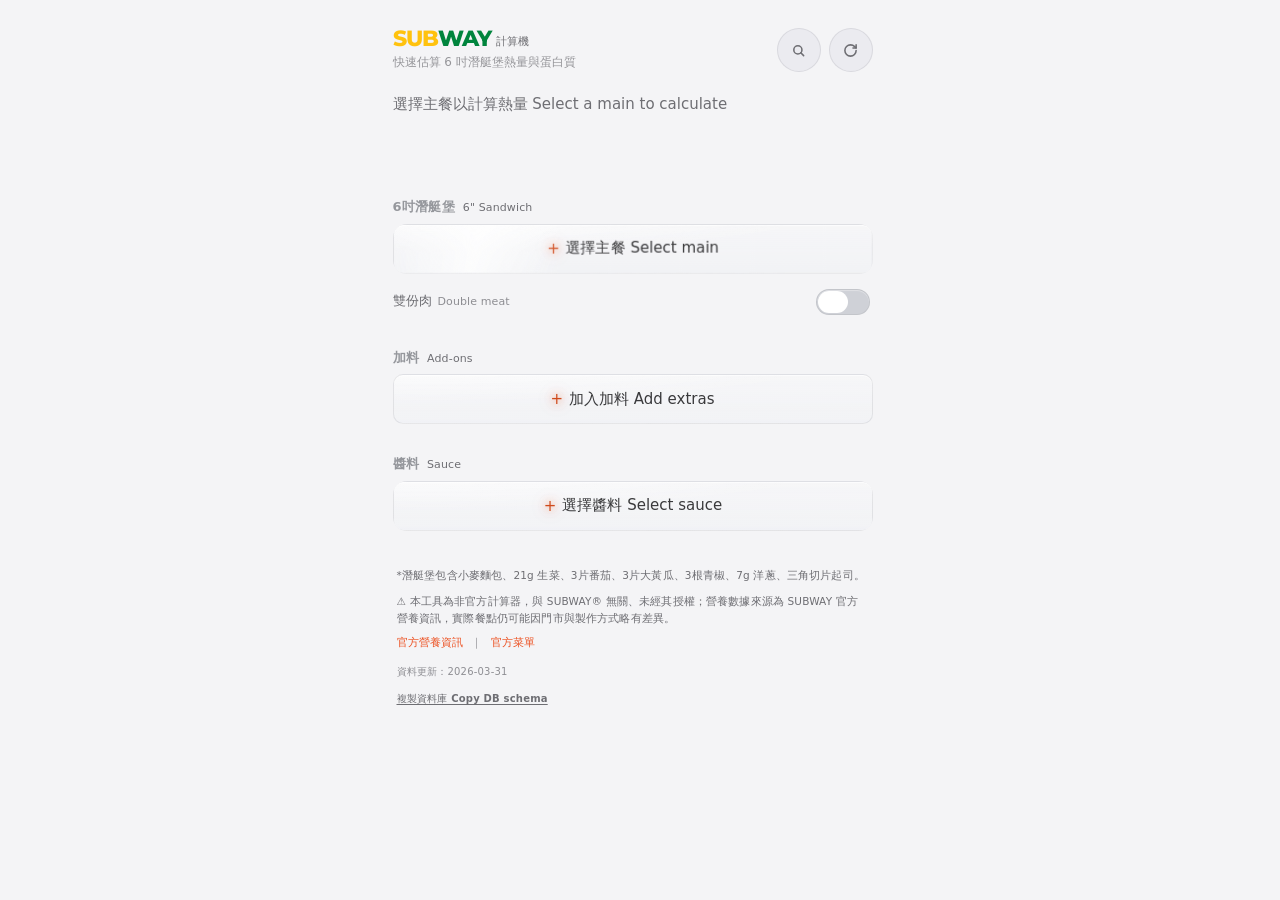
==== commit b9bfc21e: "Restore copy-button confirmation animation The copy button still toggled a .copied class, but the CS" ====
--- a/index.html
+++ b/index.html
@@ -11,7 +11,7 @@
 <link rel="apple-touch-icon" href="./icon-pwa.png" />
 
 <link href="https://fonts.googleapis.com/css2?family=Montserrat:wght@600;700;800&display=swap" rel="stylesheet">
-<link rel="stylesheet" href="styles.css?v=20260810">
+<link rel="stylesheet" href="styles.css?v=20260908">
 </head>
 
 <body>
@@ -61,10 +61,15 @@
     </div>
     <div class="hero-actions">
       <button id="copyShareBtn" class="hero-action-btn hero-action-btn--primary" type="button" aria-label="複製結果 Copy result" title="複製結果 Copy result" onclick="copyResultSummary()">
-        <svg class="hero-btn-icon" viewBox="0 0 24 24" fill="none" aria-hidden="true">
-          <rect x="9" y="9" width="10" height="10" rx="2" stroke="currentColor" stroke-width="2" stroke-linecap="round" stroke-linejoin="round"/>
-          <path d="M5 15V5a2 2 0 0 1 2-2h10" stroke="currentColor" stroke-width="2" stroke-linecap="round"/>
-        </svg>
+        <span class="copy-icon-swap">
+          <svg class="hero-btn-icon copy-icon-stack" viewBox="0 0 24 24" fill="none" aria-hidden="true">
+            <rect x="9" y="9" width="10" height="10" rx="2" stroke="currentColor" stroke-width="2" stroke-linecap="round" stroke-linejoin="round"/>
+            <path d="M5 15V5a2 2 0 0 1 2-2h10" stroke="currentColor" stroke-width="2" stroke-linecap="round"/>
+          </svg>
+          <svg class="hero-btn-icon copy-icon-check" viewBox="0 0 24 24" fill="none" aria-hidden="true">
+            <path d="M5 12.5l4.5 4.5L19 7.5" stroke="currentColor" stroke-width="2.4" stroke-linecap="round" stroke-linejoin="round"/>
+          </svg>
+        </span>
       </button>
       <button id="saveComboBtn" class="hero-action-btn result-save-btn" type="button" aria-label="收藏 Save" title="收藏 Save" onclick="saveCurrentComboFromResult()">
         <svg class="hero-btn-icon" viewBox="0 0 24 24" fill="none" aria-hidden="true">
@@ -200,6 +205,6 @@
     <div id="quickSearchItems" class="modal-items"></div>
   </div>
 </div>
-<script src="app.js?v=20260810"></script>
+<script src="app.js?v=20260908"></script>
 </body>
 </html>
--- a/styles.css
+++ b/styles.css
@@ -1,15 +1,44 @@
 :root {
-  --subway-green-light: #34C759;
-  --accent-purple: #6a0dad;
-  --ios-green-btn: #34C759;
-  --ios-green-on: #f3fff7;
-  --kcal-muted: #8E8E93;
-  --glass-bg: rgba(246,247,249,0.84);
-  --glass-border: rgba(203,206,213,0.62);
+  /* Shared with foodbook/LiftOS — see liftos src/shared/styles/tokens.css.
+     Kept as the single reskin source; every color below either equals one
+     of these or is derived from it, so this app now reads as the same
+     design system as the other two, not a same-hue coincidence. */
+  --bg: #f4f4f6;
+  --bg-card: #ffffff;
+  --bg-soft: #ebebf0;
+  --ink: #1d1d1f;
+  --ink-2: #3a3a3c;
+  --ink-3: #6e6e73;
+  --ink-4: #8e8e93;
+  --rule: rgba(60, 60, 67, .1);
+  --rule-strong: rgba(60, 60, 67, .2);
+  --accent: #ec5122;
+  --accent-strong: #cf491a;
+  --good: #2fb24d;
+  --bad: #ff383c;
+  --scrim-bg: rgba(0, 0, 0, .34);
+  --scrim-blur: blur(16px);
+  --font-ui: -apple-system, BlinkMacSystemFont, "SF Pro Text", "SF Pro Display", system-ui, sans-serif;
+  --radius-card: 14px;
+  --radius-sm: 10px;
+  --radius-pill: 999px;
+  --card-shadow: 0 1px 1px rgba(17, 24, 39, .04), 0 4px 10px -2px rgba(17, 24, 39, .05),
+    0 12px 28px -8px rgba(17, 24, 39, .07), 0 28px 60px -32px rgba(17, 24, 39, .09),
+    inset 0 1px 0 rgba(255, 255, 255, .92);
+
+  /* Local aliases — every existing rule below keeps referencing these names;
+     only their values point at the shared tokens above, so the whole file's
+     cascade (incl. the dark-mode / prefers-* overrides further down) recolors
+     without touching each individual rule. */
+  --ios-green-btn: var(--accent-strong);
+  --ios-green-on: #fff5f0;
+  --kcal-muted: var(--ink-4);
+  --glass-bg: var(--bg-card);
+  --glass-border: var(--rule-strong);
   --glass-highlight: rgba(255,255,255,0.62);
-  --glass-shadow: 0 18px 34px rgba(34,36,42,0.16);
-  --glass-blur: 16px;
-  --glass-sat: 135%;
+  --glass-shadow: var(--card-shadow);
+  --glass-blur: 22px;
+  --glass-sat: 100%;
   /* 8pt spacing scale */
   --space-1: 4px;
   --space-2: 8px;
@@ -17,17 +46,17 @@
   --space-4: 16px;
   --space-5: 20px;
   --space-6: 24px;
-  --page-bg: #F4F4F1;
-  --html-bg: #F4F4F1;
-  --result-surface: #FFFFFF;
-  --result-text: #1C1C1E;
-  --result-border: rgba(60, 60, 67, 0.14);
-  --result-shadow: 0 8px 32px rgba(0, 0, 0, 0.12), 0 2px 8px rgba(0, 0, 0, 0.06);
-  --result-muted: #6E6E73;
+  --page-bg: var(--bg);
+  --html-bg: var(--bg);
+  --result-surface: var(--bg-card);
+  --result-text: var(--ink);
+  --result-border: var(--rule-strong);
+  --result-shadow: var(--card-shadow);
+  --result-muted: var(--ink-3);
   --result-chevron: rgba(60, 60, 67, 0.42);
   --result-chevron-hover: rgba(28, 28, 30, 0.72);
-  --result-row-active: rgba(0, 0, 0, 0.05);
-  --result-breakdown: #8E8E93;
+  --result-row-active: color-mix(in srgb, var(--ink) 5%, transparent);
+  --result-breakdown: var(--ink-4);
   --ease-spring: cubic-bezier(0.32, 0.72, 0.22, 1);
   --ease-out-soft: cubic-bezier(0.22, 0.61, 0.36, 1);
   --motion-fast: 0.18s;
@@ -57,7 +86,7 @@
   font-family: -apple-system, BlinkMacSystemFont, "SF Pro Text", "SF Pro Display", system-ui, sans-serif;
   background: var(--page-bg);
   margin: 0;
-  color: #1C1C1E;
+  color: var(--ink);
   line-height: 1.45;
   -webkit-overflow-scrolling: touch;
   touch-action: manipulation;
@@ -94,7 +123,7 @@
 }
 
 .logo .title-sub {
-  color: #596174;
+  color: var(--ink-3);
   letter-spacing: 0;
   font-weight: 500;
   transform: translateY(-1px);
@@ -123,7 +152,7 @@
   min-width: 44px;
   min-height: 44px;
   padding: 0 2px;
-  color: #656a73;
+  color: var(--ink-3);
   font-weight: 420;
   display: inline-flex;
   align-items: center;
@@ -132,7 +161,7 @@
 }
 
 .icon-symbol-btn:hover {
-  color: #4f545f;
+  color: var(--ink);
   transform: translateY(-1px);
   filter: none;
 }
@@ -146,9 +175,9 @@
   height: 44px;
   padding: 0;
   border-radius: 999px;
-  border: 1px solid rgba(0,0,0,0.07);
-  background: #fcfcfa;
-  color: rgba(43,50,64,0.72);
+  border: 1px solid var(--rule);
+  background: var(--bg-soft);
+  color: var(--ink-3);
   font-size: 0;
   line-height: 0;
   display: inline-flex;
@@ -171,11 +200,11 @@
 
 .reset-btn:hover {
   color: #ffffff;
-  background: rgba(121,126,136,0.5);
+  background: color-mix(in srgb, var(--ink) 10%, transparent);
 }
 
 .reset-btn:active {
-  background: rgba(109,115,126,0.56);
+  background: color-mix(in srgb, var(--ink) 16%, transparent);
 }
 
 .reset-btn.animating {
@@ -272,7 +301,7 @@
   top: 50%;
   transform: translateY(-50%);
   font-size: 0.75rem;
-  color: #8E8E93;
+  color: var(--ink-4);
   font-variant-numeric: tabular-nums;
   display: flex;
   align-items: center;
@@ -291,9 +320,9 @@
   min-width: 22px;
   height: 22px;
   border-radius: 999px;
-  background: rgba(52,199,89,0.12);
-  border: 1px solid rgba(52,199,89,0.3);
-  color: #1f8f44;
+  background: rgba(236,81,34,0.12);
+  border: 1px solid rgba(236,81,34,0.3);
+  color: #cf491a;
   font-size: 0.6875rem;
   font-weight: 700;
 }
@@ -380,18 +409,18 @@
 
 button:focus-visible,
 .picker-field:focus-visible {
-  outline: 3px solid rgba(52,199,89,0.38);
+  outline: 3px solid rgba(236,81,34,0.38);
   outline-offset: 3px;
 }
 
 select:focus {
   outline: none;
   border-color: var(--ios-green-btn);
-  box-shadow: 0 0 0 2px rgba(47,168,79,0.22);
+  box-shadow: 0 0 0 2px rgba(207,73,26,0.22);
 }
 
 select:focus-visible {
-  box-shadow: 0 0 0 2px rgba(47,168,79,0.22);
+  box-shadow: 0 0 0 2px rgba(207,73,26,0.22);
 }
 
 .picker-field {
@@ -481,7 +510,7 @@
   background-repeat: no-repeat;
   background-position: 12px center;
   background-size: 18px 18px;
-  color: #232933;
+  color: var(--ink);
   font-size: 1rem;
   outline: none;
   backdrop-filter: blur(12px) saturate(130%);
@@ -533,7 +562,7 @@
   flex: none;
   border: none;
   background: transparent;
-  color: #8a93a6;
+  color: var(--ink-3);
   font-size: 0.8125rem;
   font-weight: 600;
   padding: 2px 4px;
@@ -550,7 +579,7 @@
   margin-top: 3px;
   font-size: 0.75rem;
   line-height: 1.35;
-  color: #8a93a6;
+  color: var(--ink-3);
   font-weight: 400;
 }
 
@@ -587,7 +616,7 @@
 
 .modal-recent-hint {
   font-size: 0.625rem;
-  color: #74809a;
+  color: var(--ink-3);
   padding: 6px 12px 6px;
   letter-spacing: 0.2px;
   line-height: 1;
@@ -595,7 +624,7 @@
 
 .modal-recent-shortcuts {
   padding: 4px 12px 10px;
-  border-bottom: 1px solid #e7e8ed;
+  border-bottom: 1px solid var(--rule);
   margin-bottom: 2px;
 }
 
@@ -613,9 +642,9 @@
 }
 
 .modal-recent-btn {
-  border: 1px solid rgba(47,168,79,0.35);
-  background: rgba(47,168,79,0.1);
-  color: #1f8f44;
+  border: 1px solid rgba(207,73,26,0.35);
+  background: rgba(207,73,26,0.1);
+  color: #cf491a;
   border-radius: 999px;
   font-size: 0.75rem;
   font-weight: 600;
@@ -626,7 +655,7 @@
 
 .swipe-hint {
   font-size: 0.6875rem;
-  color: #768198;
+  color: var(--ink-3);
   margin-top: var(--space-2);
   margin-bottom: var(--space-1);
 }
@@ -647,15 +676,15 @@
 @keyframes pickerSelectFlash {
   0% {
     transform: scale(1);
-    box-shadow: 0 0 0 0 rgba(95,211,125,0);
+    box-shadow: 0 0 0 0 rgba(255,122,69,0);
   }
   45% {
     transform: scale(0.995);
-    box-shadow: 0 0 0 3px rgba(95,211,125,0.16);
+    box-shadow: 0 0 0 3px rgba(255,122,69,0.16);
   }
   100% {
     transform: scale(1);
-    box-shadow: 0 0 0 0 rgba(95,211,125,0);
+    box-shadow: 0 0 0 0 rgba(255,122,69,0);
   }
 }
 
@@ -765,9 +794,9 @@
   justify-content: flex-end;
   padding: 0 16px;
   --clearLabelOpacity: 0;
-  color: rgba(199,58,51,var(--clearLabelOpacity));
+  color: rgba(255,56,60,var(--clearLabelOpacity));
   min-height: 44px;
-  border-radius: 14px;
+  border-radius: var(--radius-card);
 }
 
 .swipe-clear-label {
@@ -782,8 +811,8 @@
 .swipe-clear-btn.swipe-commit {
   justify-content: flex-start;
   padding-left: 22px;
-  border-radius: 16px;
-  background: linear-gradient(135deg, #e03428 0%, #c73a33 100%);
+  border-radius: var(--radius-card);
+  background: linear-gradient(135deg, var(--bad) 0%, color-mix(in srgb, var(--bad) 82%, black) 100%);
   border-color: rgba(255,120,100,0.4);
   box-shadow: inset 0 1px 0 rgba(255,200,190,0.3), 0 2px 12px rgba(199,58,51,0.35);
   --clearLabelOpacity: 1;
@@ -852,7 +881,7 @@
 
 .footer-detail {
   font-size: 0.65625rem;
-  color: #6c7589;
+  color: var(--ink-3);
   line-height: 1.68;
   letter-spacing: 0.15px;
   margin-top: 8px;
@@ -872,7 +901,7 @@
 
 .footer-version {
   font-size: 0.625rem;
-  color: #77829a;
+  color: var(--ink-4);
   letter-spacing: 0.2px;
 }
 
@@ -898,13 +927,13 @@
 }
 
 .footer-link-sep {
-  color: #7a8498;
+  color: var(--ink-4);
   font-size: 0.6875rem;
 }
 
 
 .footer-inline-link {
-  color: #2fa84f;
+  color: var(--accent);
   text-decoration: none;
   font-weight: 580;
 }
@@ -919,7 +948,7 @@
   font-size: 0.625rem;
   font-weight: 580;
   letter-spacing: 0.2px;
-  color: #8a93a6;
+  color: var(--ink-3);
   text-decoration: underline;
   text-underline-offset: 2px;
   cursor: pointer;
@@ -990,14 +1019,14 @@
 
 .result strong {
   font-size: inherit;
-  color: #34C759;
+  color: #ec5122;
 }
 
 .result-hero-stat {
   font-size: 1.625rem;
   line-height: 1.12;
   letter-spacing: -0.01em;
-  color: #34C759;
+  color: #ec5122;
   font-weight: 700;
   margin-top: 8px;
 }
@@ -1079,18 +1108,18 @@
 #addonModal,
 #sauceModal,
 #quickSearchModal {
-  background: rgba(0,0,0,0.3) !important;
-  backdrop-filter: none;
-  -webkit-backdrop-filter: none;
+  background: var(--scrim-bg) !important;
+  backdrop-filter: var(--scrim-blur);
+  -webkit-backdrop-filter: var(--scrim-blur);
 }
 
 #mainModal > div,
 #addonModal > div,
 #sauceModal > div,
 #quickSearchModal > div {
-  background: rgba(248,248,246,0.97) !important;
-  color: #1C1C1E !important;
-  border: 1px solid rgba(0,0,0,0.07) !important;
+  background: var(--bg-card) !important;
+  color: var(--ink) !important;
+  border: 1px solid var(--rule) !important;
   border-bottom: none !important;
   backdrop-filter: none !important;
   -webkit-backdrop-filter: none !important;
@@ -1105,7 +1134,7 @@
 #addonItems > div,
 #sauceItems > div,
 #quickSearchItems > div {
-  border-bottom: 1px solid rgba(0,0,0,0.07) !important;
+  border-bottom: 1px solid var(--rule) !important;
 }
 
 #mainItems,
@@ -1221,17 +1250,34 @@
 
 @media (prefers-color-scheme: dark) {
   :root {
+    --bg: #1a1a1a;
+    --bg-card: rgba(30, 30, 33, .86);
+    --bg-soft: #2c2c2e;
+    --ink: #f5f5f7;
+    --ink-2: #c7c7cc;
+    --ink-3: #98989d;
+    --ink-4: #8e8e93;
+    --rule: rgba(235, 235, 245, .14);
+    --rule-strong: rgba(235, 235, 245, .26);
+    --accent: #ff7a45;
+    --accent-strong: #e85f28;
+    --good: #4ad968;
+    --bad: #ff4245;
+    --scrim-bg: rgba(0, 0, 0, .5);
+    --card-shadow: 0 1px 1px rgba(0, 0, 0, .4), 0 8px 22px -6px rgba(0, 0, 0, .42),
+      0 22px 50px -18px rgba(0, 0, 0, .5), inset 0 1px 0 rgba(255, 255, 255, .05);
+
     --page-bg: #0b1119;
     --html-bg: #070a0f;
-    --result-surface: #1C1C1E;
-    --result-text: #F2F2F7;
-    --result-border: rgba(255, 255, 255, 0.12);
-    --result-shadow: none;
-    --result-muted: #A5AFBF;
+    --result-surface: var(--bg-card);
+    --result-text: var(--ink);
+    --result-border: var(--rule-strong);
+    --result-shadow: var(--card-shadow);
+    --result-muted: var(--ink-3);
     --result-chevron: #A5AFBF;
     --result-chevron-hover: #C2CAD8;
-    --result-row-active: rgba(255, 255, 255, 0.08);
-    --result-breakdown: #9BA3B2;
+    --result-row-active: color-mix(in srgb, var(--ink) 8%, transparent);
+    --result-breakdown: var(--ink-4);
   }
 
   html {
@@ -1334,9 +1380,9 @@
   #addonModal > div,
   #sauceModal > div,
   #quickSearchModal > div {
-    background: rgba(28,30,36,0.97) !important;
-    color: #F2F2F7 !important;
-    border-color: rgba(255,255,255,0.10) !important;
+    background: var(--bg-card) !important;
+    color: var(--ink) !important;
+    border-color: var(--rule) !important;
     backdrop-filter: none !important;
     -webkit-backdrop-filter: none !important;
   }
@@ -1345,7 +1391,7 @@
   #addonModal,
   #sauceModal,
   #quickSearchModal {
-    background: rgba(0,0,0,0.5) !important;
+    background: var(--scrim-bg) !important;
   }
 
   #mainCategoriesWrapper,
@@ -1361,9 +1407,9 @@
   }
 
   .picker-field {
-    background: rgba(255,255,255,0.08) !important;
-    color: rgba(242,242,247,0.94) !important;
-    border: 1px solid rgba(255,255,255,0.10) !important;
+    background: var(--bg-soft) !important;
+    color: var(--ink) !important;
+    border: 1px solid var(--rule) !important;
     backdrop-filter: none !important;
     -webkit-backdrop-filter: none !important;
     box-shadow: none !important;
@@ -1384,16 +1430,16 @@
   }
 
   .picker-field--placeholder {
-    color: #a2a6af !important;
+    color: var(--ink-3) !important;
   }
 
   .picker-field--plus {
-    color: #a2a6af !important;
+    color: var(--ink-3) !important;
   }
 
   .picker-field.picker-field--plus {
-    background: rgba(255,255,255,0.08) !important;
-    border: 1px solid rgba(255,255,255,0.10) !important;
+    background: var(--bg-soft) !important;
+    border: 1px solid var(--rule) !important;
     box-shadow: none !important;
   }
 
@@ -1446,9 +1492,9 @@
   }
 
   .modal-recent-btn {
-    color: #73d892;
-    border-color: rgba(95,211,125,0.35);
-    background: rgba(95,211,125,0.14);
+    color: #ff7a45;
+    border-color: rgba(255,122,69,0.35);
+    background: rgba(255,122,69,0.14);
   }
 
   .swipe-hint {
@@ -1461,18 +1507,18 @@
       linear-gradient(180deg, rgba(106,110,118,0.4) 0%, rgba(82,86,95,0.34) 100%),
       radial-gradient(120% 120% at 8% -20%, rgba(255,255,255,0.08) 0%, rgba(255,255,255,0) 62%);
     box-shadow: inset 0 1px 0 rgba(255,255,255,0.12);
-    color: rgba(255,100,88,var(--clearLabelOpacity));
+    color: rgba(255,66,69,var(--clearLabelOpacity));
     --clearLabelOpacity: 0;
   }
   .swipe-clear-btn.swipe-commit {
-    background: linear-gradient(135deg, #d93025 0%, #b52d22 100%);
+    background: linear-gradient(135deg, var(--bad) 0%, color-mix(in srgb, var(--bad) 82%, black) 100%);
     border-color: rgba(255,120,100,0.3);
     box-shadow: inset 0 1px 0 rgba(255,180,170,0.2), 0 2px 12px rgba(185,45,35,0.45);
     color: #fff;
   }
 
   .footer-inline-link {
-    color: #73d892;
+    color: #ff7a45;
   }
 
   .footer-export-btn {
@@ -1480,7 +1526,7 @@
   }
 
   .modal-checkmark {
-    color: #5ec87a;
+    color: #ff7a45;
   }
 
   .copy-toast {
@@ -1490,7 +1536,7 @@
   }
 
   #mainPicker:not(.picker-field--placeholder) {
-    color: rgba(255,255,255,0.94) !important;
+    color: var(--ink) !important;
   }
 
 }
@@ -1531,7 +1577,7 @@
 
 .app-tagline {
   margin: var(--space-1) 0 0;
-  color: #667085;
+  color: var(--ink-3);
   font-size: 0.75rem;
   font-weight: 500;
   letter-spacing: 0;
@@ -1599,7 +1645,7 @@
   border-radius: 999px;
   border: 1px solid rgba(0,0,0,0.08);
   background: rgba(0,0,0,0.04);
-  color: rgba(43,50,64,0.68);
+  color: var(--ink-3);
   font-size: 0.8125rem;
   font-weight: 500;
   white-space: nowrap;
@@ -1631,7 +1677,7 @@
 .hero-action-btn--primary {
   background: rgba(0,0,0,0.08);
   border-color: rgba(0,0,0,0.13);
-  color: rgba(43,50,64,0.85);
+  color: var(--ink-2);
   font-weight: 600;
 }
 
@@ -1639,14 +1685,62 @@
   background: rgba(0,0,0,0.12);
 }
 
-.result-save-btn.saved {
+.result-save-btn.saved,
+.hero-action-btn.copied {
   color: var(--ios-green-btn);
-  border-color: rgba(52,199,89,0.28);
-  background: rgba(52,199,89,0.08);
+  border-color: rgba(236,81,34,0.28);
+  background: rgba(236,81,34,0.08);
 }
 
 .result-save-btn.saved .hero-heart-path {
   fill: currentColor;
+}
+
+/* Copy icon and check share one 13px cell so the button never changes width
+   when the confirmation swaps in. */
+.copy-icon-swap {
+  position: relative;
+  width: 13px;
+  height: 13px;
+  flex-shrink: 0;
+}
+
+.copy-icon-swap .hero-btn-icon {
+  position: absolute;
+  inset: 0;
+  transform-origin: center;
+  transition: opacity var(--motion-fast) var(--ease-out-soft),
+              transform 0.24s var(--ease-out-soft);
+}
+
+.copy-icon-check {
+  opacity: 0;
+  transform: scale(0.72);
+}
+
+.hero-action-btn.copied .copy-icon-stack {
+  opacity: 0;
+  transform: scale(0.72);
+}
+
+.hero-action-btn.copied .copy-icon-check {
+  opacity: 1;
+  transform: scale(1);
+  animation: copyCheckIn 0.48s cubic-bezier(0.34, 1.45, 0.64, 1);
+}
+
+@keyframes copyCheckIn {
+  0% {
+    opacity: 0;
+    transform: scale(0.72);
+  }
+  60% {
+    opacity: 1;
+  }
+  100% {
+    opacity: 1;
+    transform: scale(1);
+  }
 }
 
 
@@ -1661,7 +1755,7 @@
   font-size: 3.5rem;
   font-weight: 700;
   letter-spacing: -0.036em;
-  color: #1C1C1E;
+  color: var(--ink);
   line-height: 1;
   font-variant-numeric: tabular-nums;
   display: inline-flex;
@@ -1671,7 +1765,7 @@
 .hero-cal-unit {
   font-size: 1.125rem;
   font-weight: 500;
-  color: #8E8E93;
+  color: var(--ink-4);
   letter-spacing: 0;
   display: inline-block;
 }
@@ -1718,7 +1812,7 @@
   font: 600 13px -apple-system, BlinkMacSystemFont, sans-serif;
   padding: 5px 10px;
   border-radius: 999px;
-  box-shadow: 0 4px 14px rgba(52,199,89,0.4);
+  box-shadow: 0 4px 14px rgba(236,81,34,0.4);
   white-space: nowrap;
 }
 
@@ -1745,7 +1839,7 @@
 
 .hero-efficiency {
   font-size: 0.75rem;
-  color: #8E8E93;
+  color: var(--ink-4);
   font-weight: 400;
   margin-left: 6px;
 }
@@ -1760,9 +1854,9 @@
   width: 36px;
   height: 36px;
   border-radius: 999px;
-  background: #fcfcfa;
-  border: 1px solid rgba(0,0,0,0.07);
-  color: rgba(43,50,64,0.72);
+  background: var(--bg-soft);
+  border: 1px solid var(--rule);
+  color: var(--ink-3);
   font-size: 0;
   line-height: 0;
 }
@@ -1800,14 +1894,14 @@
   display: inline-flex;
   align-items: baseline;
   gap: 6px;
-  color: #5c6578;
+  color: var(--ink-3);
   font-size: 0.8125rem;
   font-weight: 560;
   line-height: 1.28;
 }
 
 .double-meat-label span {
-  color: #7b8497;
+  color: var(--ink-4);
   font-size: 0.6875rem;
   font-weight: 500;
   letter-spacing: 0.01em;
@@ -1816,9 +1910,9 @@
 .picker-field {
   min-height: 50px;
   padding: 12px 14px;
-  border-radius: 12px;
-  background: #fcfcfa;
-  border: 1px solid rgba(0,0,0,0.07);
+  border-radius: var(--radius-sm);
+  background: var(--bg-soft);
+  border: 1px solid var(--rule);
   box-shadow: none;
   backdrop-filter: none;
   -webkit-backdrop-filter: none;
@@ -1827,13 +1921,13 @@
 
 .picker-field:hover {
   transform: translateY(-1px);
-  border-color: rgba(0,0,0,0.13);
+  border-color: var(--rule-strong);
 }
 
 .picker-field--plus {
   font-size: 0.9375rem;
   font-weight: 680;
-  color: rgba(70,79,96,0.82);
+  color: var(--ink-2);
 }
 
 .picker-field--placeholder.picker-field--plus {
@@ -1847,7 +1941,7 @@
   font-size: 1em;
   font-weight: 400;
   line-height: 1;
-  text-shadow: 0 0 8px rgba(52,199,89,0.7), 0 0 18px rgba(52,199,89,0.35);
+  text-shadow: 0 0 8px rgba(236,81,34,0.7), 0 0 18px rgba(236,81,34,0.35);
 }
 
 .picker-field:not(.picker-field--plus)::before {
@@ -1861,8 +1955,8 @@
 }
 
 @keyframes plusGlow {
-  0%, 100% { text-shadow: 0 0 6px rgba(52,199,89,0.4), 0 0 14px rgba(52,199,89,0.18); opacity: 0.8; }
-  50% { text-shadow: 0 0 10px rgba(52,199,89,0.95), 0 0 26px rgba(52,199,89,0.55); opacity: 1; }
+  0%, 100% { text-shadow: 0 0 6px rgba(236,81,34,0.4), 0 0 14px rgba(236,81,34,0.18); opacity: 0.8; }
+  50% { text-shadow: 0 0 10px rgba(236,81,34,0.95), 0 0 26px rgba(236,81,34,0.55); opacity: 1; }
 }
 
 @keyframes shimmerSweep {
@@ -1916,9 +2010,9 @@
   bottom: 12px;
   max-width: calc(1020px - 32px);
   margin: 0 auto;
-  border-radius: 16px;
+  border-radius: var(--radius-card);
   padding: 0 14px calc(env(safe-area-inset-bottom));
-  box-shadow: 0 4px 24px rgba(30,34,44,0.10), inset 0 1px 0 rgba(255,255,255,0.6);
+  box-shadow: var(--result-shadow);
   min-height: 60px;
 }
 
@@ -1948,9 +2042,9 @@
   inset: 0;
   display: none;
   z-index: 10000;
-  background: rgba(29,32,38,0.34);
-  backdrop-filter: blur(5px);
-  -webkit-backdrop-filter: blur(5px);
+  background: var(--scrim-bg);
+  backdrop-filter: var(--scrim-blur);
+  -webkit-backdrop-filter: var(--scrim-blur);
   opacity: 0;
   transition: opacity var(--motion-med) var(--ease-out-soft);
 }
@@ -1971,20 +2065,18 @@
   display: flex;
   flex-direction: column;
   padding: 10px 14px max(20px, env(safe-area-inset-bottom));
-  border-top-left-radius: 28px;
-  border-top-right-radius: 28px;
+  border-top-left-radius: 20px;
+  border-top-right-radius: 20px;
   transform: translateY(calc(100% + 28px));
   transition: transform var(--motion-slow) var(--ease-spring);
   will-change: transform;
-  background: rgba(248,248,246,0.97);
-  color: #1C1C1E;
-  border: 1px solid rgba(0,0,0,0.07);
+  background: var(--bg-card);
+  color: var(--ink);
+  border: 1px solid var(--rule);
   border-bottom: 0;
-  box-shadow:
-    0 -4px 24px rgba(0,0,0,0.08),
-    0 -1px 6px rgba(0,0,0,0.04);
-  backdrop-filter: none;
-  -webkit-backdrop-filter: none;
+  box-shadow: var(--card-shadow);
+  backdrop-filter: blur(24px);
+  -webkit-backdrop-filter: blur(24px);
   overflow: hidden;
   isolation: isolate;
 }
@@ -1995,8 +2087,8 @@
   pointer-events: none;
   position: absolute;
   inset: 0;
-  border-top-left-radius: 28px;
-  border-top-right-radius: 28px;
+  border-top-left-radius: 20px;
+  border-top-right-radius: 20px;
   background: linear-gradient(
     180deg,
     rgba(255,255,255,0.36) 0%,
@@ -2022,7 +2114,7 @@
 #addonItems > div:active,
 #sauceItems > div:active,
 #quickSearchItems > div:active {
-  background-color: rgba(47, 168, 79, 0.1);
+  background-color: rgba(207, 73, 26, 0.1);
 }
 
 .sheet-grabber-wrap {
@@ -2178,8 +2270,8 @@
     left: 50%;
     right: auto;
     width: min(480px, calc(100vw - 16px));
-    border-top-left-radius: 28px;
-    border-top-right-radius: 28px;
+    border-top-left-radius: 20px;
+    border-top-right-radius: 20px;
   }
 }
 
@@ -2252,21 +2344,17 @@
 
 @media (prefers-color-scheme: dark) {
   .app-tagline {
-    color: #a6adbb;
-  }
-
-  .hero-cal-val {
-    color: #F2F2F7;
+    color: var(--ink-3);
   }
 
   .hero-empty-state {
-    color: #5a6070;
+    color: var(--ink-3);
   }
 
   .hero-action-btn {
     background: rgba(255,255,255,0.07);
     border-color: rgba(255,255,255,0.10);
-    color: rgba(242,242,247,0.72);
+    color: color-mix(in srgb, var(--ink) 72%, transparent);
   }
 
   .hero-action-btn:hover {
@@ -2276,9 +2364,9 @@
 
   .icon-symbol-btn,
   .reset-btn {
-    background: rgba(255,255,255,0.08);
-    border-color: rgba(255,255,255,0.10);
-    color: #F2F2F7;
+    background: var(--bg-soft);
+    border-color: var(--rule);
+    color: var(--ink);
     box-shadow: none;
     backdrop-filter: none;
     -webkit-backdrop-filter: none;
@@ -2307,8 +2395,8 @@
   }
 
   .picker-field--plus::before {
-    color: #5eda80;
-    text-shadow: 0 0 8px rgba(94,218,128,0.75), 0 0 20px rgba(94,218,128,0.38);
+    color: #ff7a45;
+    text-shadow: 0 0 8px rgba(255,122,69,0.75), 0 0 20px rgba(255,122,69,0.38);
   }
 
   #mainPicker.picker-field--placeholder::after {
@@ -2316,18 +2404,16 @@
   }
 
   .sheet-modal {
-    background: rgba(14,16,20,0.48);
+    background: var(--scrim-bg);
   }
 
   .sheet-panel {
-    background: rgba(28,30,36,0.97);
-    color: #F2F2F7;
-    border-color: rgba(255,255,255,0.10);
-    box-shadow:
-      0 -4px 24px rgba(0,0,0,0.32),
-      0 -1px 6px rgba(0,0,0,0.18);
-    backdrop-filter: none;
-    -webkit-backdrop-filter: none;
+    background: var(--bg-card);
+    color: var(--ink);
+    border-color: var(--rule);
+    box-shadow: var(--card-shadow);
+    backdrop-filter: blur(24px);
+    -webkit-backdrop-filter: blur(24px);
   }
   .sheet-panel::after {
     background: linear-gradient(
